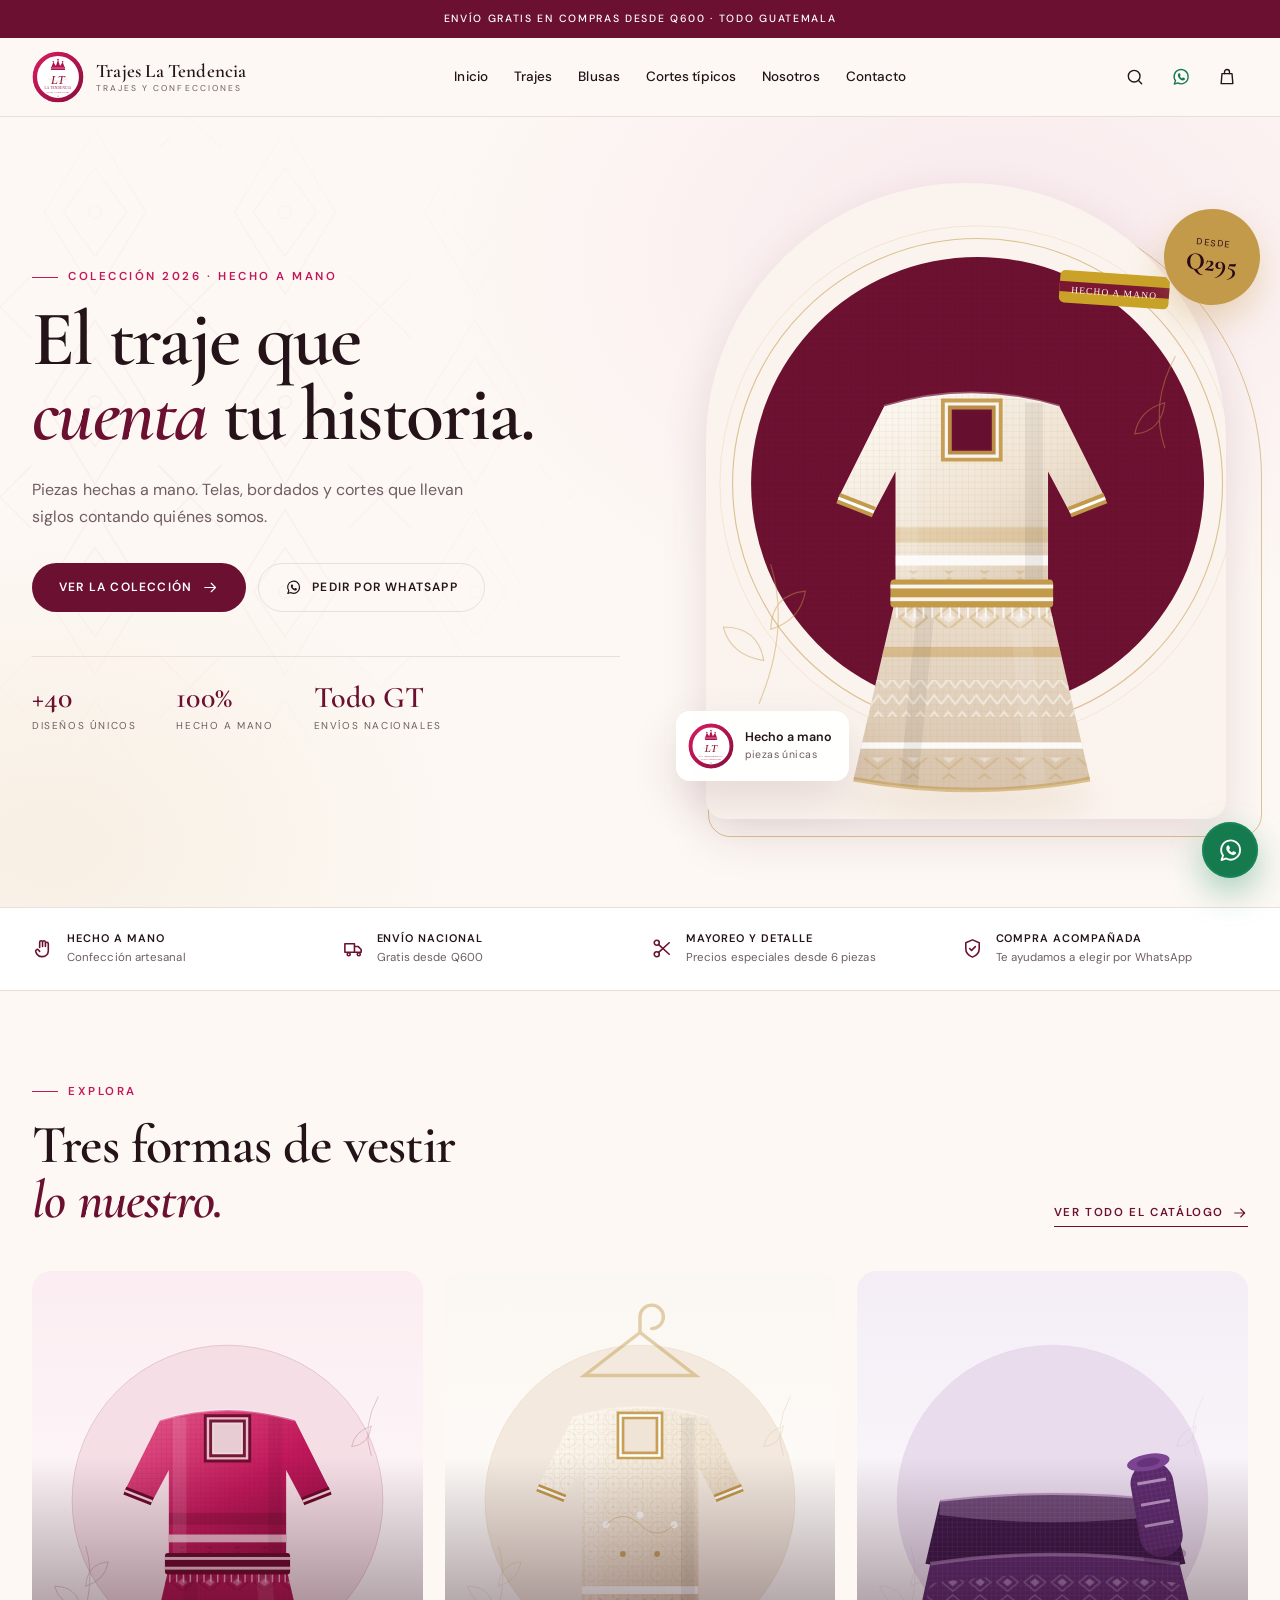
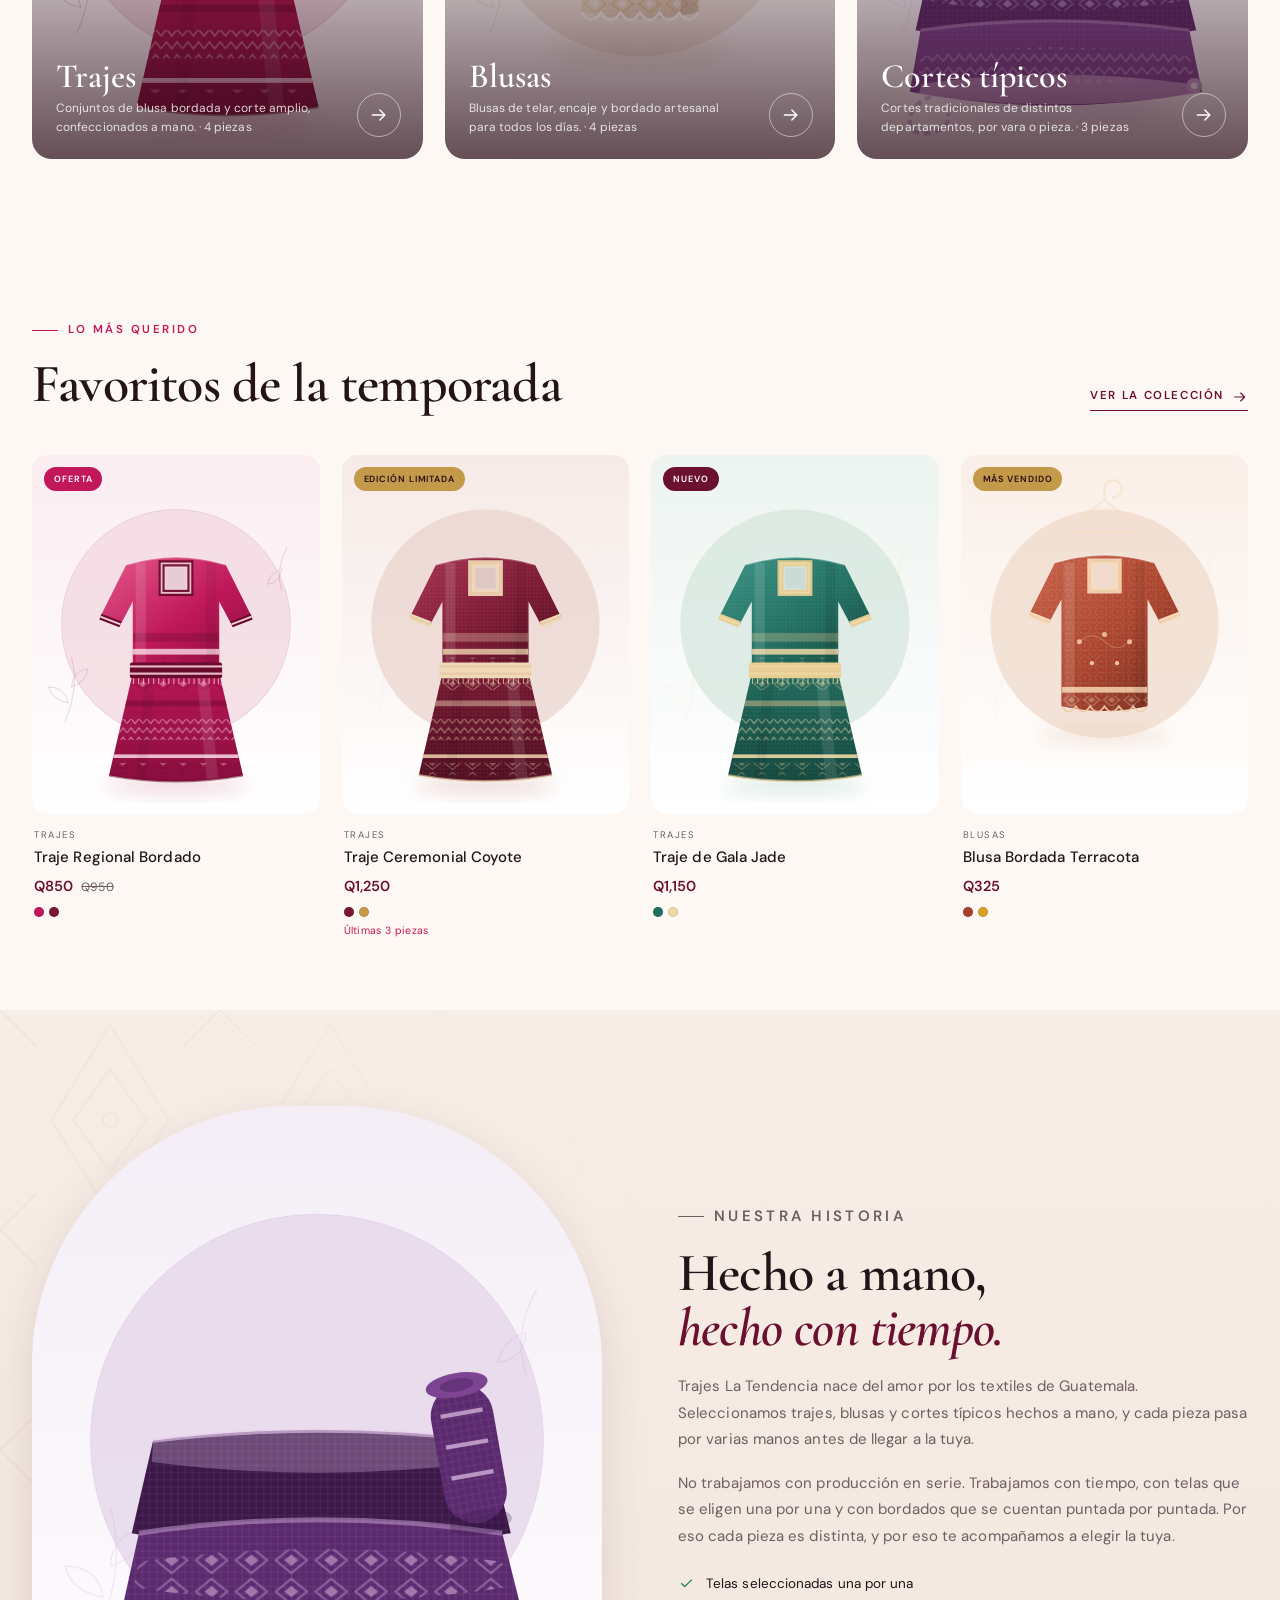
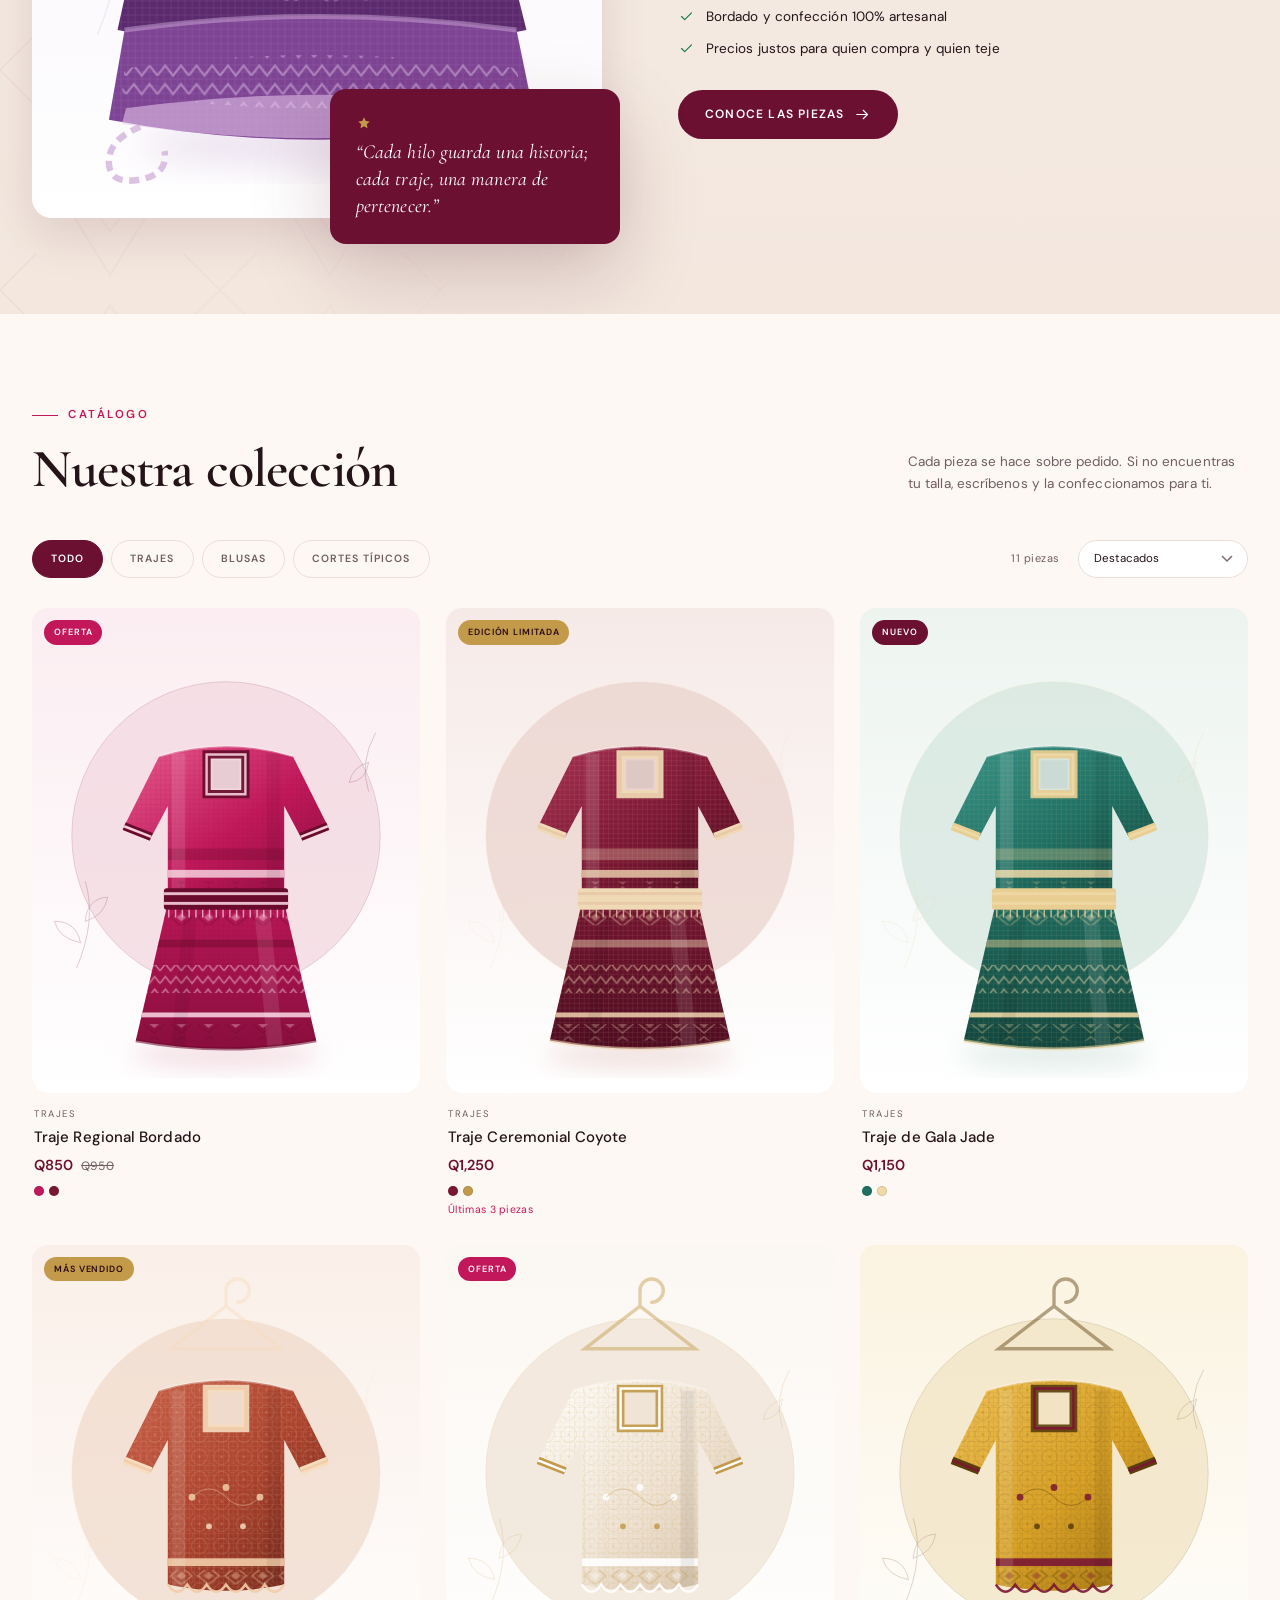
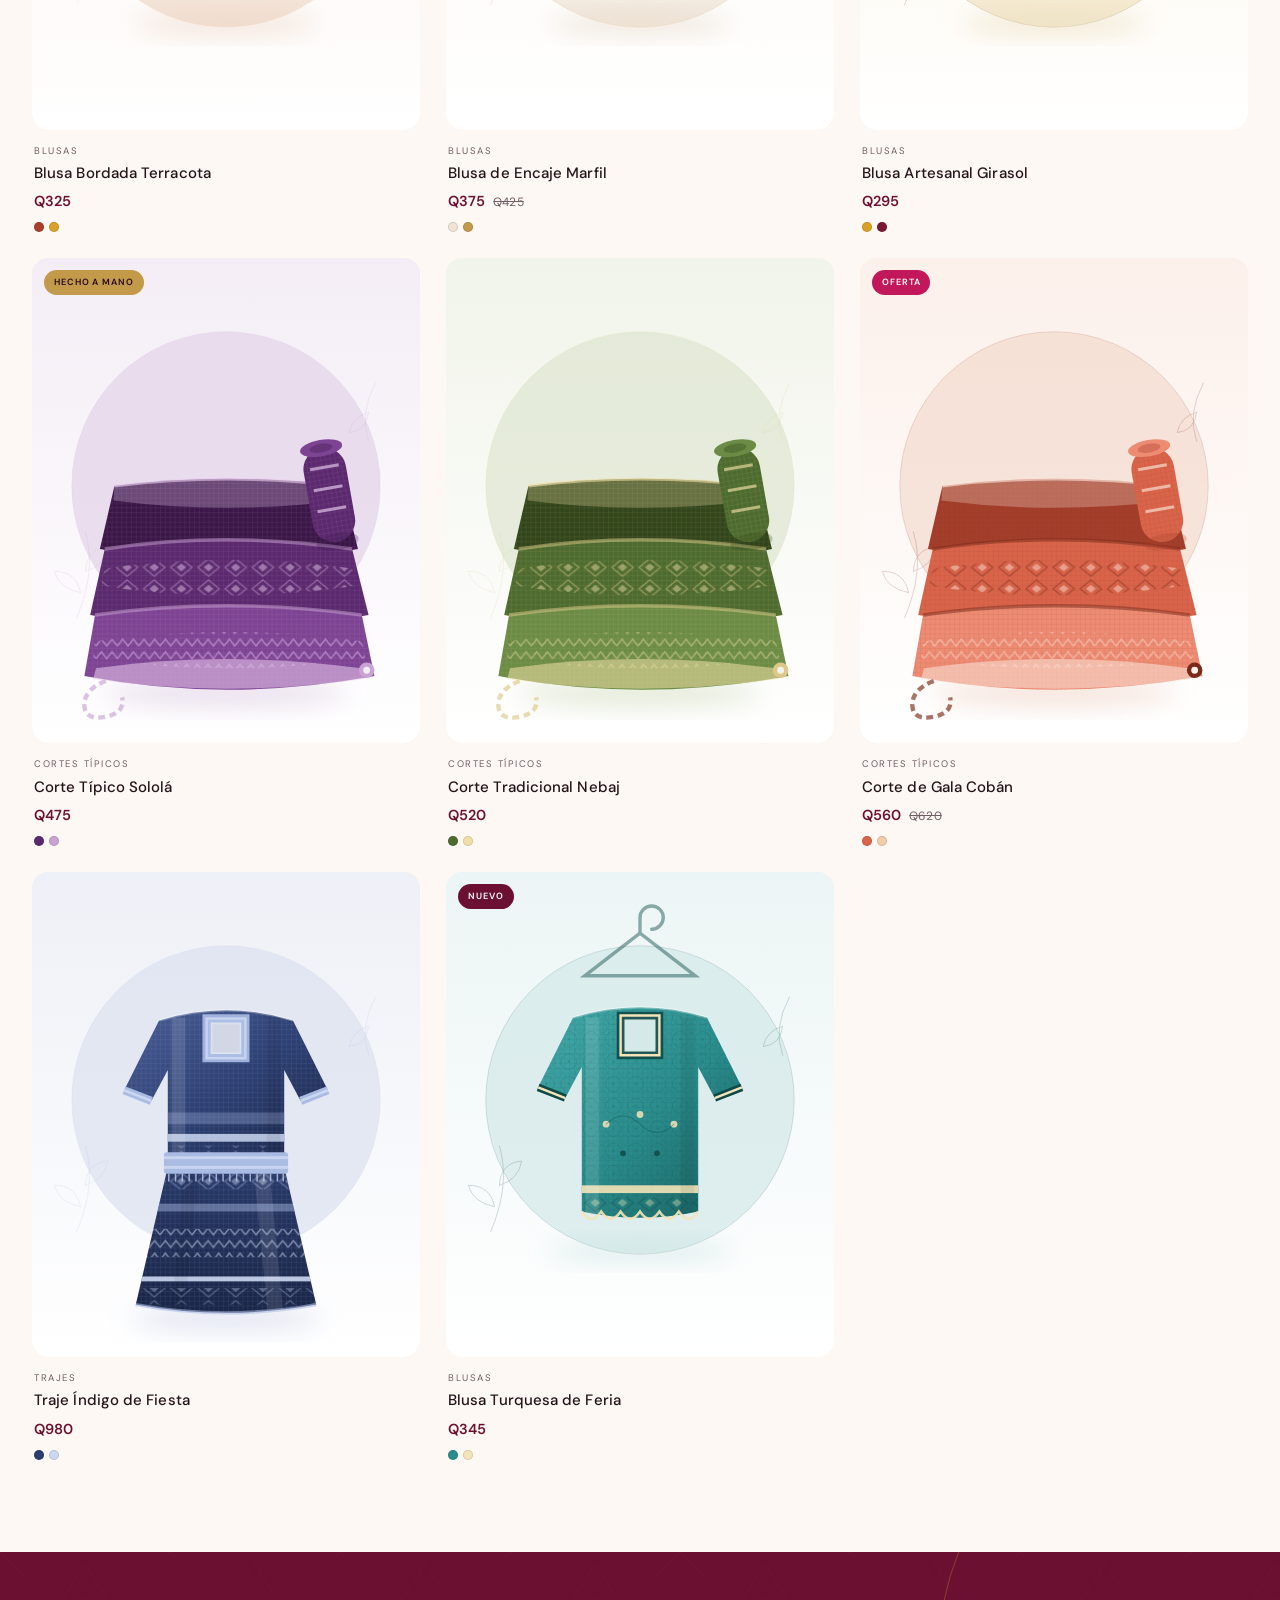
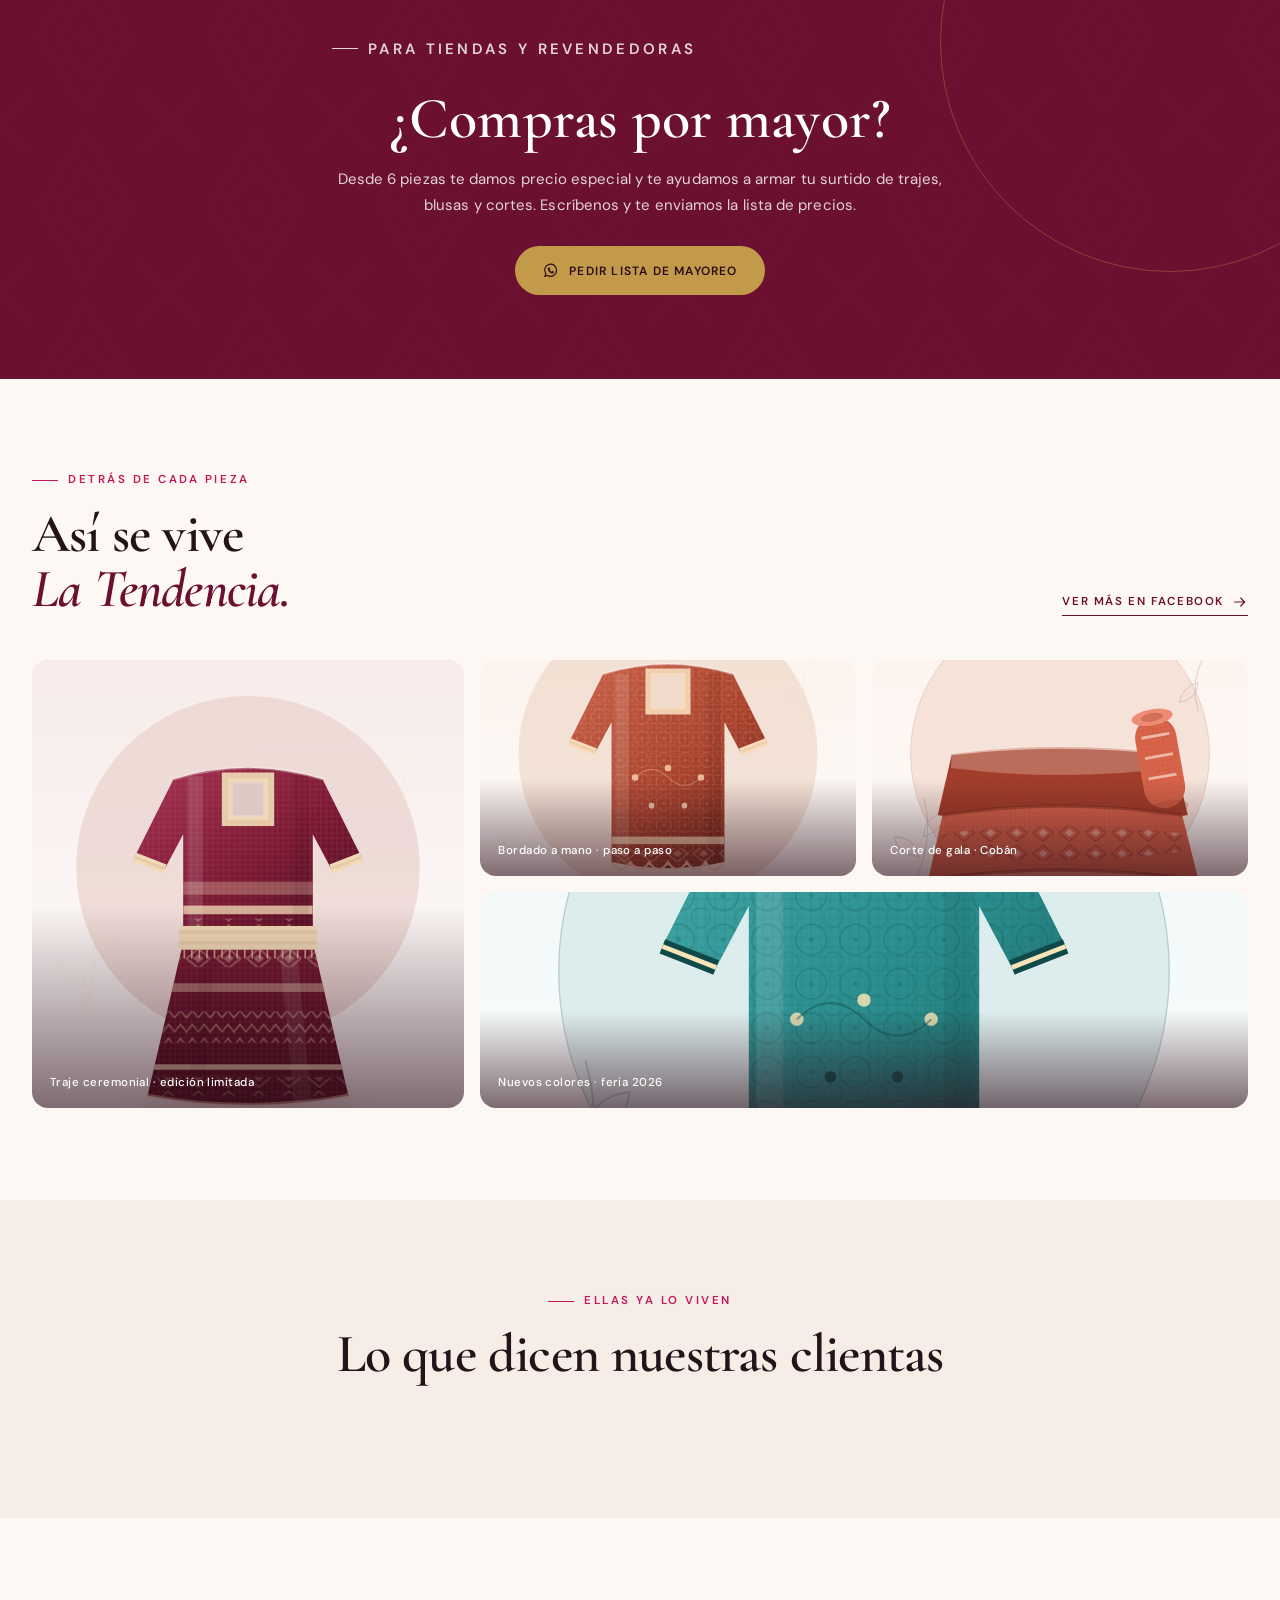
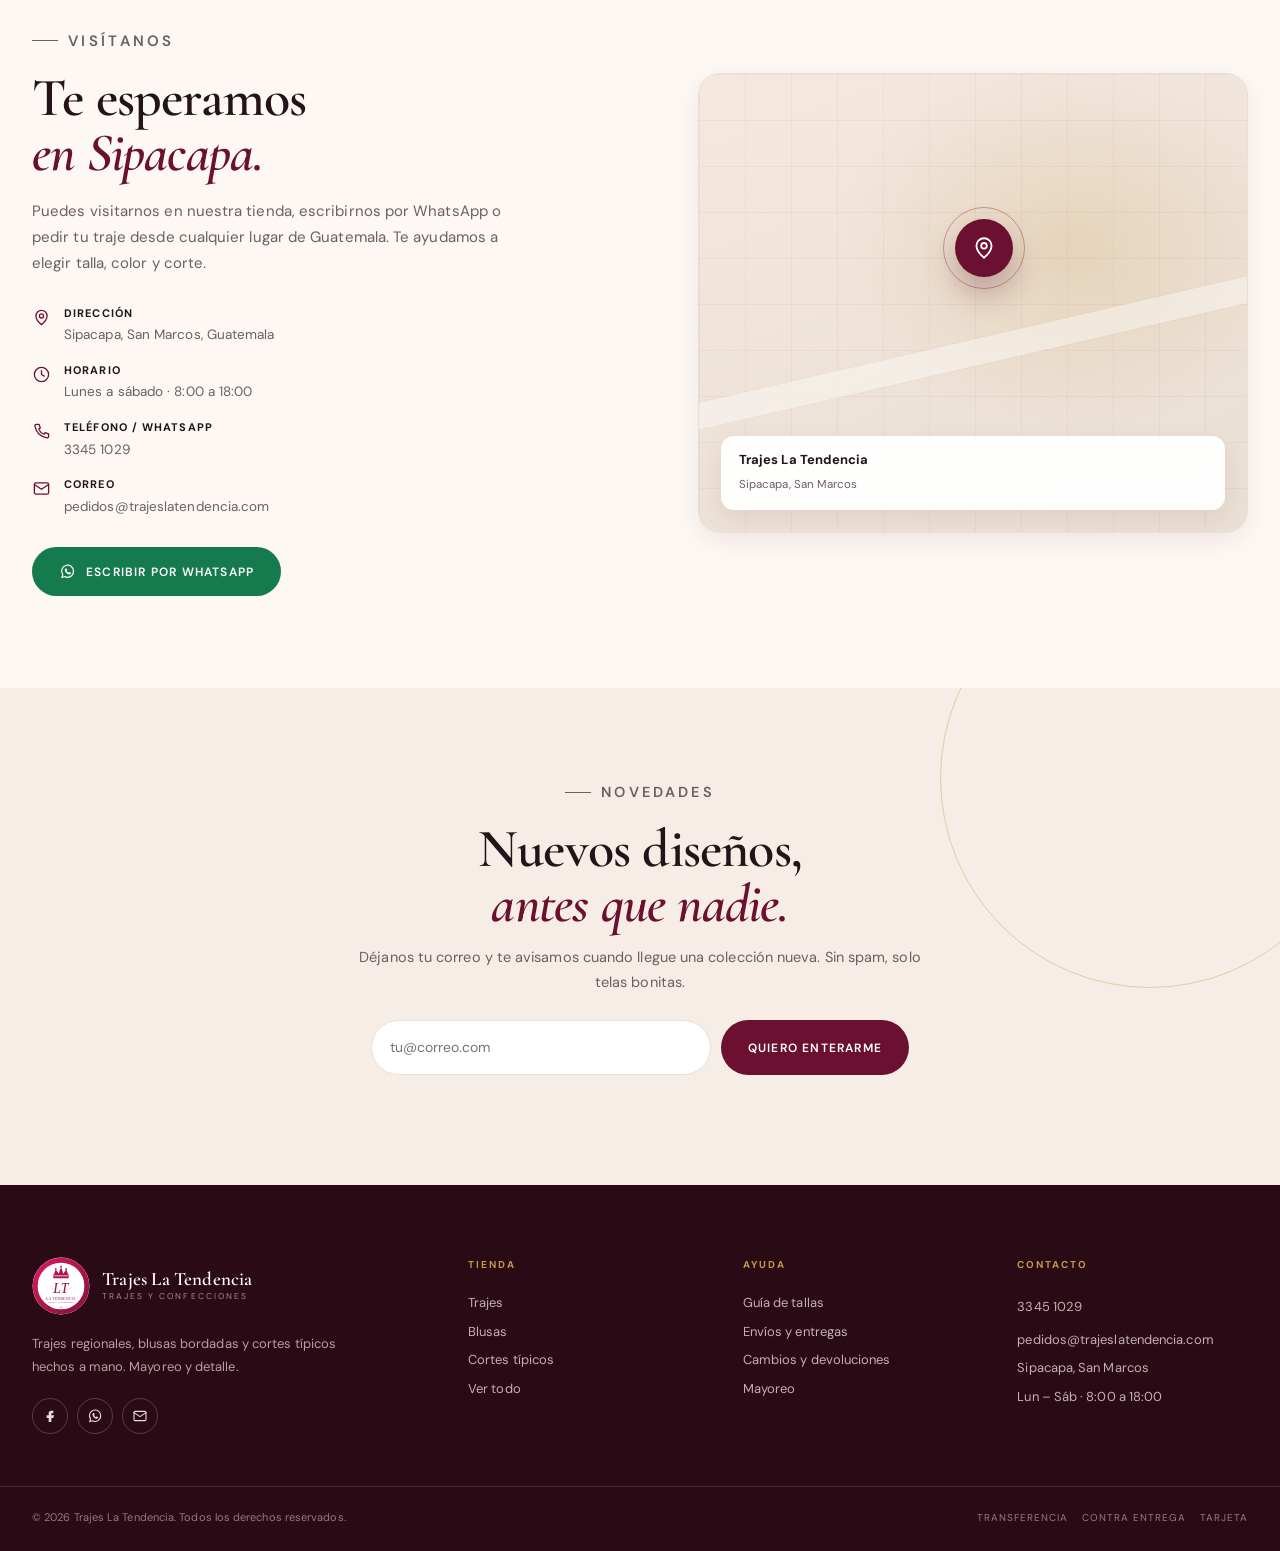
==== trajes-la-tendencia-publicar/index.html @ 08a48540 "Add files via upload" ====
<!DOCTYPE html>
<html lang="es">
<head>
<meta charset="UTF-8">
<meta name="viewport" content="width=device-width, initial-scale=1.0">
<title>Trajes La Tendencia · Trajes, blusas y cortes típicos hechos a mano</title>
<meta name="description" content="Trajes regionales, blusas bordadas y cortes típicos de Guatemala, confeccionados a mano. Mayoreo y detalle. Pedidos por WhatsApp.">
<meta name="theme-color" content="#6B1030">
<meta property="og:title" content="Trajes La Tendencia">
<meta property="og:description" content="Trajes, blusas y cortes típicos hechos a mano. Piezas únicas con envío a todo Guatemala.">
<meta property="og:type" content="website">
<link rel="icon" href="assets/img/logo.svg" type="image/svg+xml">
<link rel="preconnect" href="https://fonts.googleapis.com">
<link rel="preconnect" href="https://fonts.gstatic.com" crossorigin>
<link href="https://fonts.googleapis.com/css2?family=Cormorant+Garamond:ital,wght@0,400;0,500;0,600;0,700;1,400;1,600&family=DM+Sans:opsz,wght@9..40,300;9..40,400;9..40,500;9..40,600;9..40,700&display=swap" rel="stylesheet">
<link rel="stylesheet" href="css/styles.css">
</head>
<body>

<!-- ================= ICONOS ================= -->
<svg xmlns="http://www.w3.org/2000/svg" class="sprite" aria-hidden="true">
  <symbol id="i-search" viewBox="0 0 24 24"><circle cx="11" cy="11" r="7"/><path d="m20 20-3.5-3.5"/></symbol>
  <symbol id="i-bag" viewBox="0 0 24 24"><path d="M6 8h12l1 12H5L6 8Z"/><path d="M9 8V6a3 3 0 0 1 6 0v2"/></symbol>
  <symbol id="i-menu" viewBox="0 0 24 24"><path d="M4 7h16M4 12h16M4 17h16"/></symbol>
  <symbol id="i-close" viewBox="0 0 24 24"><path d="M6 6l12 12M18 6 6 18"/></symbol>
  <symbol id="i-arrow" viewBox="0 0 24 24"><path d="M4 12h15M13 6l6 6-6 6"/></symbol>
  <symbol id="i-wa" viewBox="0 0 24 24"><path d="M20.5 11.6a8.4 8.4 0 0 1-12.4 7.5L4 20.5l1.4-4a8.4 8.4 0 1 1 15.1-4.9Z"/><path d="M8.8 8.2c.3-.6.6-.6 1-.6h.5c.2 0 .4.1.5.4l.7 1.6c.1.3.1.5-.1.7l-.5.6c-.2.2-.1.4 0 .6.5.8 1.2 1.5 2 2 .2.1.4.2.6 0l.6-.6c.2-.2.4-.3.7-.2l1.6.7c.3.1.4.3.4.5v.5c0 .4 0 .7-.6 1a3 3 0 0 1-2.3.7c-1-.2-2.4-.8-3.6-2-1.2-1.2-1.8-2.6-2-3.6a3 3 0 0 1 .5-2.3Z" fill="currentColor" stroke="none"/></symbol>
  <symbol id="i-truck" viewBox="0 0 24 24"><path d="M3 7h10v9H3zM13 10h4l3 3v3h-7z"/><circle cx="7" cy="18" r="1.6"/><circle cx="17.5" cy="18" r="1.6"/></symbol>
  <symbol id="i-hand" viewBox="0 0 24 24"><path d="M8 11V5.5a1.5 1.5 0 0 1 3 0V10m0-4.5a1.5 1.5 0 0 1 3 0V10m0-3a1.5 1.5 0 0 1 3 0v7.5a6 6 0 0 1-6 6h-1a6 6 0 0 1-5-2.7L4 15.5a1.7 1.7 0 0 1 2.7-2L8 15"/></symbol>
  <symbol id="i-scissors" viewBox="0 0 24 24"><circle cx="6" cy="6" r="2.6"/><circle cx="6" cy="18" r="2.6"/><path d="M8 8l11 10M8 16 19 6"/></symbol>
  <symbol id="i-shield" viewBox="0 0 24 24"><path d="M12 3l7 3v6c0 4.5-3 7.5-7 9-4-1.5-7-4.5-7-9V6l7-3Z"/><path d="m9 12 2 2 4-4"/></symbol>
  <symbol id="i-star" viewBox="0 0 24 24"><path d="M12 3.5l2.6 5.4 5.9.8-4.3 4.1 1.1 5.9-5.3-2.9-5.3 2.9 1.1-5.9L3.5 9.7l5.9-.8L12 3.5Z" fill="currentColor" stroke="none"/></symbol>
  <symbol id="i-plus" viewBox="0 0 24 24"><path d="M12 5v14M5 12h14"/></symbol>
  <symbol id="i-minus" viewBox="0 0 24 24"><path d="M5 12h14"/></symbol>
  <symbol id="i-trash" viewBox="0 0 24 24"><path d="M4 7h16M9 7V5h6v2M7 7l1 13h8l1-13M10 11v5M14 11v5"/></symbol>
  <symbol id="i-check" viewBox="0 0 24 24"><path d="m5 12 4.5 4.5L19 7"/></symbol>
  <symbol id="i-pin" viewBox="0 0 24 24"><path d="M12 21s7-5.7 7-11a7 7 0 1 0-14 0c0 5.3 7 11 7 11Z"/><circle cx="12" cy="10" r="2.6"/></symbol>
  <symbol id="i-clock" viewBox="0 0 24 24"><circle cx="12" cy="12" r="9"/><path d="M12 7v5l3.5 2"/></symbol>
  <symbol id="i-phone" viewBox="0 0 24 24"><path d="M6 3h3l1.5 4.5L8.5 9a12 12 0 0 0 6.5 6.5l1.5-2 4.5 1.5v3a2 2 0 0 1-2.2 2A17 17 0 0 1 4 6.2 2 2 0 0 1 6 3Z"/></symbol>
  <symbol id="i-mail" viewBox="0 0 24 24"><rect x="3" y="5" width="18" height="14" rx="2"/><path d="m3 7 9 6 9-6"/></symbol>
  <symbol id="i-card" viewBox="0 0 24 24"><rect x="3" y="5" width="18" height="14" rx="2"/><path d="M3 10h18M7 15h3"/></symbol>
  <symbol id="i-bank" viewBox="0 0 24 24"><path d="M3 10 12 4l9 6M5 10v8M9 10v8M15 10v8M19 10v8M3 21h18"/></symbol>
  <symbol id="i-box" viewBox="0 0 24 24"><path d="m12 3 8 4.5v9L12 21l-8-4.5v-9L12 3Z"/><path d="m4 7.5 8 4.5 8-4.5M12 12v9"/></symbol>
  <symbol id="i-facebook" viewBox="0 0 24 24"><path d="M14 8h3V4h-3a4 4 0 0 0-4 4v3H7v4h3v6h4v-6h3l1-4h-4V8Z" fill="currentColor" stroke="none"/></symbol>
  <symbol id="i-instagram" viewBox="0 0 24 24"><rect x="3.5" y="3.5" width="17" height="17" rx="5"/><circle cx="12" cy="12" r="4"/><circle cx="17.2" cy="6.8" r="1.2" fill="currentColor" stroke="none"/></symbol>
  <symbol id="i-play" viewBox="0 0 24 24"><path d="M8 5.5v13L19 12 8 5.5Z" fill="currentColor" stroke="none"/></symbol>
</svg>

<a class="skip-link" href="#coleccion">Saltar al contenido</a>

<!-- ================= BARRA DE ANUNCIOS ================= -->
<div class="announce">
  <div class="announce__inner">
    <div class="announce__rotator" id="announce-rotator">
      <span class="announce__item is-active">Envío gratis en compras desde Q600 · Todo Guatemala</span>
      <span class="announce__item">Trajes hechos a mano · Piezas únicas</span>
      <span class="announce__item">Mayoreo y detalle · Pedidos al <span data-brand-phone>3345 1029</span></span>
    </div>
  </div>
</div>

<!-- ================= HEADER ================= -->
<header class="site-header" id="site-header">
  <div class="container header__inner">
    <button class="icon-btn header__menu" id="btn-menu" aria-label="Abrir menú" aria-expanded="false">
      <svg class="ico"><use href="#i-menu"/></svg>
    </button>

    <a class="brand" href="#inicio" aria-label="Trajes La Tendencia, trajes y confecciones — inicio">
      <img class="brand__logo" src="assets/img/logo.svg" alt="" width="54" height="54">
      <span class="brand__text">
        <strong>Trajes La Tendencia</strong>
        <small>Trajes y confecciones</small>
      </span>
    </a>

    <nav class="nav" aria-label="Navegación principal">
      <a href="#inicio">Inicio</a>
      <a href="#coleccion" data-filter="trajes">Trajes</a>
      <a href="#coleccion" data-filter="blusas">Blusas</a>
      <a href="#coleccion" data-filter="cortes">Cortes típicos</a>
      <a href="#historia">Nosotros</a>
      <a href="#visitanos">Contacto</a>
    </nav>

    <div class="header__actions">
      <button class="icon-btn" id="btn-search" aria-label="Buscar productos">
        <svg class="ico"><use href="#i-search"/></svg>
      </button>
      <a class="icon-btn header__wa" href="#" data-wa-link aria-label="Escribir por WhatsApp">
        <svg class="ico"><use href="#i-wa"/></svg>
      </a>
      <button class="icon-btn cart-btn" id="btn-cart" aria-label="Abrir carrito, 0 artículos">
        <svg class="ico"><use href="#i-bag"/></svg>
        <span class="cart-count" id="cart-count">0</span>
      </button>
    </div>
  </div>
</header>

<!-- ================= MENÚ MÓVIL ================= -->
<div class="mobile-nav" id="mobile-nav" aria-hidden="true">
  <div class="mobile-nav__head">
    <img src="assets/img/logo.svg" alt="" width="46" height="46">
    <button class="icon-btn" id="btn-close-menu" aria-label="Cerrar menú">
      <svg class="ico"><use href="#i-close"/></svg>
    </button>
  </div>
  <nav class="mobile-nav__links" aria-label="Menú móvil">
    <a href="#inicio">Inicio</a>
    <a href="#coleccion" data-filter="trajes">Trajes</a>
    <a href="#coleccion" data-filter="blusas">Blusas</a>
    <a href="#coleccion" data-filter="cortes">Cortes típicos</a>
    <a href="#historia">Nosotros</a>
    <a href="#visitanos">Contacto</a>
  </nav>
  <div class="mobile-nav__foot">
    <a class="btn btn--wa" href="#" data-wa-link>
      <svg class="ico"><use href="#i-wa"/></svg> Pedir por WhatsApp
    </a>
    <p><span data-brand-phone>3345 1029</span> · Sipacapa, San Marcos</p>
  </div>
</div>

<main id="inicio">

  <!-- ================= HERO ================= -->
  <section class="hero">
    <div class="container hero__grid">
      <div class="hero__copy reveal">
        <p class="eyebrow"><span class="eyebrow__line"></span> Colección 2026 · Hecho a mano</p>
        <h1 class="hero__title">El traje que<br><em>cuenta</em> tu historia.</h1>
        <p class="hero__lead">Piezas hechas a mano. Telas, bordados y cortes que llevan siglos contando quiénes somos.</p>
        <div class="hero__cta">
          <a class="btn btn--primary" href="#coleccion">Ver la colección <svg class="ico"><use href="#i-arrow"/></svg></a>
          <a class="btn btn--ghost" href="#" data-wa-link>
            <svg class="ico"><use href="#i-wa"/></svg> Pedir por WhatsApp
          </a>
        </div>
        <dl class="hero__stats">
          <div><dt>+40</dt><dd>Diseños únicos</dd></div>
          <div><dt>100%</dt><dd>Hecho a mano</dd></div>
          <div><dt>Todo GT</dt><dd>Envíos nacionales</dd></div>
        </dl>
      </div>

      <div class="hero__media reveal">
        <div class="hero__frame">
          <img src="assets/img/hero.svg" alt="Traje ceremonial marfil con bordado dorado sobre fondo vino" width="900" height="1100">
        </div>
        <div class="hero__card">
          <img src="assets/img/logo.svg" alt="" width="46" height="46">
          <div>
            <strong>Hecho a mano</strong>
            <span>piezas únicas</span>
          </div>
        </div>
        <div class="hero__price">
          <span>Desde</span>
          <strong>Q295</strong>
        </div>
      </div>
    </div>
  </section>

  <!-- ================= BENEFICIOS ================= -->
  <section class="benefits" aria-label="Por qué comprar en Trajes La Tendencia">
    <div class="container benefits__grid">
      <div class="benefit">
        <svg class="ico"><use href="#i-hand"/></svg>
        <div><strong>Hecho a mano</strong><span>Confección artesanal</span></div>
      </div>
      <div class="benefit">
        <svg class="ico"><use href="#i-truck"/></svg>
        <div><strong>Envío nacional</strong><span>Gratis desde Q600</span></div>
      </div>
      <div class="benefit">
        <svg class="ico"><use href="#i-scissors"/></svg>
        <div><strong>Mayoreo y detalle</strong><span>Precios especiales desde 6 piezas</span></div>
      </div>
      <div class="benefit">
        <svg class="ico"><use href="#i-shield"/></svg>
        <div><strong>Compra acompañada</strong><span>Te ayudamos a elegir por WhatsApp</span></div>
      </div>
    </div>
  </section>

  <!-- ================= CATEGORÍAS ================= -->
  <section class="section" id="categorias">
    <div class="container">
      <div class="section__head reveal">
        <div>
          <p class="eyebrow"><span class="eyebrow__line"></span> Explora</p>
          <h2 class="section__title">Tres formas de vestir<br><em>lo nuestro.</em></h2>
        </div>
        <a class="link-arrow" href="#coleccion">Ver todo el catálogo <svg class="ico"><use href="#i-arrow"/></svg></a>
      </div>
      <div class="category-grid" id="category-grid"></div>
    </div>
  </section>

  <!-- ================= FAVORITOS ================= -->
  <section class="section section--tight">
    <div class="container">
      <div class="section__head reveal">
        <div>
          <p class="eyebrow"><span class="eyebrow__line"></span> Lo más querido</p>
          <h2 class="section__title">Favoritos de la temporada</h2>
        </div>
        <a class="link-arrow" href="#coleccion">Ver la colección <svg class="ico"><use href="#i-arrow"/></svg></a>
      </div>
      <div class="product-grid product-grid--four" id="featured-grid"></div>
    </div>
  </section>

  <!-- ================= HISTORIA ================= -->
  <section class="story" id="historia">
    <div class="container story__grid">
      <div class="story__media reveal">
        <div class="story__frame">
          <img src="assets/img/corte-1.svg" alt="Corte típico morado con franjas tejidas a mano" width="800" height="1000">
        </div>
        <blockquote class="story__quote">
          <svg class="ico"><use href="#i-star"/></svg>
          <p>“Cada hilo guarda una historia; cada traje, una manera de pertenecer.”</p>
        </blockquote>
      </div>
      <div class="story__copy reveal">
        <p class="eyebrow"><span class="eyebrow__line"></span> Nuestra historia</p>
        <h2 class="section__title">Hecho a mano,<br><em>hecho con tiempo.</em></h2>
        <p>Trajes La Tendencia nace del amor por los textiles de Guatemala. Seleccionamos trajes, blusas y cortes típicos hechos a mano, y cada pieza pasa por varias manos antes de llegar a la tuya.</p>
        <p>No trabajamos con producción en serie. Trabajamos con tiempo, con telas que se eligen una por una y con bordados que se cuentan puntada por puntada. Por eso cada pieza es distinta, y por eso te acompañamos a elegir la tuya.</p>
        <ul class="story__list">
          <li><svg class="ico"><use href="#i-check"/></svg> Telas seleccionadas una por una</li>
          <li><svg class="ico"><use href="#i-check"/></svg> Bordado y confección 100% artesanal</li>
          <li><svg class="ico"><use href="#i-check"/></svg> Precios justos para quien compra y quien teje</li>
        </ul>
        <a class="btn btn--primary" href="#coleccion">Conoce las piezas <svg class="ico"><use href="#i-arrow"/></svg></a>
      </div>
    </div>
  </section>

  <!-- ================= COLECCIÓN ================= -->
  <section class="section" id="coleccion">
    <div class="container">
      <div class="section__head reveal">
        <div>
          <p class="eyebrow"><span class="eyebrow__line"></span> Catálogo</p>
          <h2 class="section__title">Nuestra colección</h2>
        </div>
        <p class="section__note">Cada pieza se hace sobre pedido. Si no encuentras tu talla, escríbenos y la confeccionamos para ti.</p>
      </div>

      <div class="shop-toolbar reveal">
        <div class="filters" id="filters" role="tablist" aria-label="Filtrar por categoría">
          <button class="filter is-active" data-filter="all" role="tab" aria-selected="true">Todo</button>
          <button class="filter" data-filter="trajes" role="tab" aria-selected="false">Trajes</button>
          <button class="filter" data-filter="blusas" role="tab" aria-selected="false">Blusas</button>
          <button class="filter" data-filter="cortes" role="tab" aria-selected="false">Cortes típicos</button>
        </div>
        <div class="toolbar__right">
          <span class="result-count" id="product-count">11 piezas</span>
          <label class="sort">
            <span class="sr-only">Ordenar por</span>
            <select id="sort-select">
              <option value="featured">Destacados</option>
              <option value="price-asc">Precio: menor a mayor</option>
              <option value="price-desc">Precio: mayor a menor</option>
              <option value="name">Nombre A–Z</option>
            </select>
          </label>
        </div>
      </div>

      <div class="product-grid" id="product-grid"></div>
      <p class="empty-state" id="empty-state" hidden>No encontramos piezas con ese filtro. <a href="#" data-wa-link>Pregúntanos por WhatsApp</a>.</p>
    </div>
  </section>

  <!-- ================= MAYOREO ================= -->
  <section class="wholesale">
    <div class="container wholesale__inner reveal">
      <p class="eyebrow eyebrow--light"><span class="eyebrow__line"></span> Para tiendas y revendedoras</p>
      <h2>¿Compras por mayor?</h2>
      <p>Desde 6 piezas te damos precio especial y te ayudamos a armar tu surtido de trajes, blusas y cortes. Escríbenos y te enviamos la lista de precios.</p>
      <a class="btn btn--gold" href="#" data-wa-link data-wa-message="Hola, me interesa la lista de precios de mayoreo de Trajes La Tendencia.">
        <svg class="ico"><use href="#i-wa"/></svg> Pedir lista de mayoreo
      </a>
    </div>
  </section>

  <!-- ================= GALERÍA ================= -->
  <section class="section" id="galeria">
    <div class="container">
      <div class="section__head reveal">
        <div>
          <p class="eyebrow"><span class="eyebrow__line"></span> Detrás de cada pieza</p>
          <h2 class="section__title">Así se vive<br><em>La Tendencia.</em></h2>
        </div>
        <a class="link-arrow" href="https://www.facebook.com/trajes.la.tendencia" target="_blank" rel="noopener">Ver más en Facebook <svg class="ico"><use href="#i-arrow"/></svg></a>
      </div>
      <div class="gallery reveal">
        <a class="gallery__item gallery__item--tall" href="https://www.facebook.com/trajes.la.tendencia" target="_blank" rel="noopener">
          <img src="assets/img/traje-2.svg" alt="Traje ceremonial vino con bordado dorado" loading="lazy">
          <span class="gallery__play"><svg class="ico"><use href="#i-play"/></svg></span>
          <span class="gallery__caption">Traje ceremonial · edición limitada</span>
        </a>
        <a class="gallery__item" href="https://www.facebook.com/trajes.la.tendencia" target="_blank" rel="noopener">
          <img src="assets/img/blusa-1.svg" alt="Blusa terracota con bordado floral" loading="lazy">
          <span class="gallery__play"><svg class="ico"><use href="#i-play"/></svg></span>
          <span class="gallery__caption">Bordado a mano · paso a paso</span>
        </a>
        <a class="gallery__item" href="https://www.facebook.com/trajes.la.tendencia" target="_blank" rel="noopener">
          <img src="assets/img/corte-3.svg" alt="Corte coral con franjas tejidas" loading="lazy">
          <span class="gallery__play"><svg class="ico"><use href="#i-play"/></svg></span>
          <span class="gallery__caption">Corte de gala · Cobán</span>
        </a>
        <a class="gallery__item gallery__item--wide" href="https://www.facebook.com/trajes.la.tendencia" target="_blank" rel="noopener">
          <img src="assets/img/blusa-4.svg" alt="Blusa turquesa con bordado crema" loading="lazy">
          <span class="gallery__play"><svg class="ico"><use href="#i-play"/></svg></span>
          <span class="gallery__caption">Nuevos colores · feria 2026</span>
        </a>
      </div>
    </div>
  </section>

  <!-- ================= TESTIMONIOS ================= -->
  <section class="section section--sand">
    <div class="container">
      <div class="section__head section__head--center reveal">
        <div>
          <p class="eyebrow eyebrow--center"><span class="eyebrow__line"></span> Ellas ya lo viven</p>
          <h2 class="section__title">Lo que dicen nuestras clientas</h2>
        </div>
      </div>
      <div class="testimonials" id="testimonials"></div>
    </div>
  </section>

  <!-- ================= VISÍTANOS ================= -->
  <section class="section" id="visitanos">
    <div class="container visit">
      <div class="visit__copy reveal">
        <p class="eyebrow"><span class="eyebrow__line"></span> Visítanos</p>
        <h2 class="section__title">Te esperamos<br><em>en Sipacapa.</em></h2>
        <p>Puedes visitarnos en nuestra tienda, escribirnos por WhatsApp o pedir tu traje desde cualquier lugar de Guatemala. Te ayudamos a elegir talla, color y corte.</p>
        <ul class="visit__list">
          <li><svg class="ico"><use href="#i-pin"/></svg><div><strong>Dirección</strong><span>Sipacapa, San Marcos, Guatemala</span></div></li>
          <li><svg class="ico"><use href="#i-clock"/></svg><div><strong>Horario</strong><span>Lunes a sábado · 8:00 a 18:00</span></div></li>
          <li><svg class="ico"><use href="#i-phone"/></svg><div><strong>Teléfono / WhatsApp</strong><a href="#" data-wa-link><span data-brand-phone>3345 1029</span></a></div></li>
          <li><svg class="ico"><use href="#i-mail"/></svg><div><strong>Correo</strong><a href="mailto:pedidos@trajeslatendencia.com">pedidos@trajeslatendencia.com</a></div></li>
        </ul>
        <a class="btn btn--wa" href="#" data-wa-link>
          <svg class="ico"><use href="#i-wa"/></svg> Escribir por WhatsApp
        </a>
      </div>
      <div class="visit__map reveal" aria-label="Mapa de referencia de Sipacapa, San Marcos">
        <div class="map">
          <div class="map__grid"></div>
          <div class="map__pin"><svg class="ico"><use href="#i-pin"/></svg></div>
          <div class="map__label">
            <strong>Trajes La Tendencia</strong>
            <span>Sipacapa, San Marcos</span>
          </div>
        </div>
      </div>
    </div>
  </section>

  <!-- ================= NEWSLETTER ================= -->
  <section class="newsletter">
    <div class="container newsletter__inner reveal">
      <div>
        <p class="eyebrow eyebrow--center"><span class="eyebrow__line"></span> Novedades</p>
        <h2 class="section__title">Nuevos diseños,<br><em>antes que nadie.</em></h2>
        <p>Déjanos tu correo y te avisamos cuando llegue una colección nueva. Sin spam, solo telas bonitas.</p>
      </div>
      <form class="newsletter__form" id="newsletter-form" novalidate>
        <label class="sr-only" for="newsletter-email">Correo electrónico</label>
        <input type="email" id="newsletter-email" placeholder="tu@correo.com" required>
        <button class="btn btn--primary" type="submit">Quiero enterarme</button>
      </form>
      <p class="newsletter__msg" id="newsletter-msg" role="status"></p>
    </div>
  </section>
</main>

<!-- ================= FOOTER ================= -->
<footer class="footer">
  <div class="container footer__grid">
    <div class="footer__brand">
      <a class="brand brand--footer" href="#inicio">
        <img src="assets/img/logo.svg" alt="" width="58" height="58">
        <span class="brand__text"><strong>Trajes La Tendencia</strong><small>Trajes y confecciones</small></span>
      </a>
      <p>Trajes regionales, blusas bordadas y cortes típicos hechos a mano. Mayoreo y detalle.</p>
      <div class="socials">
        <a href="https://www.facebook.com/trajes.la.tendencia" target="_blank" rel="noopener" aria-label="Facebook"><svg class="ico"><use href="#i-facebook"/></svg></a>
        <a href="#" data-wa-link aria-label="WhatsApp"><svg class="ico"><use href="#i-wa"/></svg></a>
        <a href="mailto:pedidos@trajeslatendencia.com" aria-label="Correo"><svg class="ico"><use href="#i-mail"/></svg></a>
      </div>
    </div>

    <div class="footer__col">
      <h3>Tienda</h3>
      <a href="#coleccion" data-filter="trajes">Trajes</a>
      <a href="#coleccion" data-filter="blusas">Blusas</a>
      <a href="#coleccion" data-filter="cortes">Cortes típicos</a>
      <a href="#coleccion">Ver todo</a>
    </div>

    <div class="footer__col">
      <h3>Ayuda</h3>
      <a href="#" data-wa-link>Guía de tallas</a>
      <a href="#" data-wa-link>Envíos y entregas</a>
      <a href="#" data-wa-link>Cambios y devoluciones</a>
      <a href="#" data-wa-link>Mayoreo</a>
    </div>

    <div class="footer__col">
      <h3>Contacto</h3>
      <a href="#" data-wa-link><span data-brand-phone>3345 1029</span></a>
      <a href="mailto:pedidos@trajeslatendencia.com">pedidos@trajeslatendencia.com</a>
      <span>Sipacapa, San Marcos</span>
      <span>Lun – Sáb · 8:00 a 18:00</span>
    </div>
  </div>

  <div class="container footer__bottom">
    <p>© <span id="year">2026</span> Trajes La Tendencia. Todos los derechos reservados.</p>
    <div class="footer__pay" aria-label="Métodos de pago">
      <span>Transferencia</span>
      <span>Contra entrega</span>
      <span>Tarjeta</span>
    </div>
  </div>
</footer>

<!-- ================= BOTÓN WHATSAPP ================= -->
<a class="wa-float" href="#" data-wa-link aria-label="Escribir por WhatsApp">
  <svg class="ico"><use href="#i-wa"/></svg>
  <span class="wa-float__label">¿Te ayudamos?</span>
</a>

<!-- ================= BUSCADOR ================= -->
<div class="search-panel" id="search-panel" aria-hidden="true">
  <div class="search-panel__inner">
    <div class="search-panel__head">
      <svg class="ico"><use href="#i-search"/></svg>
      <input type="search" id="search-input" placeholder="Busca trajes, blusas, cortes…" autocomplete="off" aria-label="Buscar productos">
      <button class="icon-btn" id="btn-close-search" aria-label="Cerrar búsqueda"><svg class="ico"><use href="#i-close"/></svg></button>
    </div>
    <div class="search-results" id="search-results"></div>
    <p class="search-hint">Escribe al menos 2 letras. También puedes <a href="#" data-wa-link>preguntarnos por WhatsApp</a>.</p>
  </div>
</div>

<!-- ================= CARRITO ================= -->
<div class="drawer-overlay" id="drawer-overlay" hidden></div>
<aside class="cart-drawer" id="cart-drawer" aria-hidden="true" aria-labelledby="cart-title">
  <header class="cart-drawer__head">
    <h2 id="cart-title">Tu carrito <span id="cart-drawer-count">(0)</span></h2>
    <button class="icon-btn" id="btn-close-cart" aria-label="Cerrar carrito"><svg class="ico"><use href="#i-close"/></svg></button>
  </header>

  <div class="cart-drawer__ship">
    <p id="ship-note">Agrega Q600 para tener envío gratis.</p>
    <div class="ship-bar"><span id="ship-bar"></span></div>
  </div>

  <div class="cart-drawer__items" id="cart-items"></div>

  <div class="cart-drawer__empty" id="cart-empty">
    <svg class="ico"><use href="#i-bag"/></svg>
    <p>Tu carrito está vacío.</p>
    <a class="btn btn--primary" href="#coleccion" id="btn-empty-shop">Ver la colección</a>
  </div>

  <footer class="cart-drawer__foot" id="cart-foot" hidden>
    <div class="cart-total"><span>Subtotal</span><strong id="cart-subtotal">Q0</strong></div>
    <p class="cart-drawer__note">Envío y pago se calculan al finalizar.</p>
    <button class="btn btn--primary btn--full" id="btn-checkout">Finalizar pedido <svg class="ico"><use href="#i-arrow"/></svg></button>
    <a class="cart-drawer__wa" href="#" data-wa-link data-wa-message="Hola, tengo una pregunta sobre un pedido de Trajes La Tendencia.">
      <svg class="ico"><use href="#i-wa"/></svg> Prefiero pedir por WhatsApp
    </a>
  </footer>
</aside>

<!-- ================= MODAL PRODUCTO ================= -->
<div class="modal" id="product-modal" aria-hidden="true">
  <div class="modal__backdrop" data-close></div>
  <div class="product-modal" role="dialog" aria-modal="true" aria-labelledby="pm-name">
    <button class="icon-btn product-modal__close" data-close aria-label="Cerrar"><svg class="ico"><use href="#i-close"/></svg></button>
    <div class="product-modal__media">
      <img id="pm-img" src="" alt="">
      <span class="badge badge--modal" id="pm-badge" hidden></span>
    </div>
    <div class="product-modal__info">
      <p class="product-card__cat" id="pm-cat"></p>
      <h2 id="pm-name"></h2>
      <div class="product-modal__price" id="pm-price"></div>
      <p class="product-modal__desc" id="pm-desc"></p>

      <div class="option">
        <div class="option__head"><span>Talla</span><a href="#" data-wa-link data-wa-message="Hola, necesito ayuda para elegir mi talla en Trajes La Tendencia.">Guía de tallas</a></div>
        <div class="sizes" id="pm-sizes"></div>
      </div>

      <div class="option">
        <div class="option__head"><span>Cantidad</span><span class="stock" id="pm-stock"></span></div>
        <div class="qty">
          <button type="button" class="qty__btn" id="pm-minus" aria-label="Quitar una unidad"><svg class="ico"><use href="#i-minus"/></svg></button>
          <input type="text" id="pm-qty" value="1" inputmode="numeric" aria-label="Cantidad">
          <button type="button" class="qty__btn" id="pm-plus" aria-label="Agregar una unidad"><svg class="ico"><use href="#i-plus"/></svg></button>
        </div>
      </div>

      <div class="product-modal__actions">
        <button class="btn btn--primary btn--full" id="pm-add">Añadir al carrito</button>
        <a class="btn btn--ghost btn--full" id="pm-wa" href="#" target="_blank" rel="noopener">
          <svg class="ico"><use href="#i-wa"/></svg> Pedir esta pieza por WhatsApp
        </a>
      </div>

      <ul class="product-modal__details" id="pm-details"></ul>
      <p class="product-modal__note"><svg class="ico"><use href="#i-truck"/></svg> Envío gratis desde Q600 · Entregas de 2 a 5 días hábiles.</p>
    </div>
  </div>
</div>

<!-- ================= CHECKOUT ================= -->
<div class="modal" id="checkout-modal" aria-hidden="true">
  <div class="modal__backdrop" data-close></div>
  <div class="checkout" role="dialog" aria-modal="true" aria-labelledby="co-title">
    <header class="checkout__head">
      <div>
        <p class="eyebrow"><span class="eyebrow__line"></span> Pedido</p>
        <h2 id="co-title">Finalizar compra</h2>
      </div>
      <button class="icon-btn" data-close aria-label="Cerrar"><svg class="ico"><use href="#i-close"/></svg></button>
    </header>

    <div class="checkout__body">
      <form class="checkout__form" id="checkout-form" novalidate>
        <ol class="steps" id="co-steps">
          <li class="is-active" data-step-dot="1"><span>1</span> Datos</li>
          <li data-step-dot="2"><span>2</span> Entrega</li>
          <li data-step-dot="3"><span>3</span> Pago</li>
          <li data-step-dot="4"><span>4</span> Listo</li>
        </ol>

        <!-- PASO 1 -->
        <section class="step-panel is-active" data-panel="1">
          <h3 class="step-panel__title">¿A nombre de quién va el pedido?</h3>
          <div class="field-row">
            <label class="field"><span>Nombre completo *</span><input type="text" name="name" id="co-name" autocomplete="name" placeholder="María López" required></label>
            <label class="field"><span>Teléfono / WhatsApp *</span><input type="tel" name="phone" id="co-phone" autocomplete="tel" placeholder="5555 5555" inputmode="tel" required></label>
          </div>
          <label class="field"><span>Correo electrónico (opcional)</span><input type="email" name="email" id="co-email" autocomplete="email" placeholder="tu@correo.com"></label>
          <p class="field-note">Te contactaremos por WhatsApp para confirmar tallas y colores antes de preparar tu pedido.</p>
        </section>

        <!-- PASO 2 -->
        <section class="step-panel" data-panel="2">
          <h3 class="step-panel__title">¿Cómo te lo hacemos llegar?</h3>
          <div class="ship-options">
            <label class="ship-option">
              <input type="radio" name="shipping" value="domicilio" checked>
              <span class="ship-option__body"><strong>Envío a domicilio</strong><small>Guatex o Cargo Expreso · 2 a 5 días</small></span>
            </label>
            <label class="ship-option">
              <input type="radio" name="shipping" value="retiro">
              <span class="ship-option__body"><strong>Retiro en Sipacapa</strong><small>Sin costo · coordinamos por WhatsApp</small></span>
            </label>
          </div>

          <div id="address-fields">
            <div class="field-row">
              <label class="field"><span>Departamento *</span>
                <select name="department" id="co-dept" required>
                  <option value="">Selecciona…</option>
                </select>
              </label>
              <label class="field"><span>Municipio *</span><input type="text" name="city" id="co-city" placeholder="San Marcos" required></label>
            </div>
            <label class="field"><span>Dirección *</span><input type="text" name="address" id="co-address" placeholder="Calle, zona, número de casa" required></label>
            <label class="field"><span>Referencia</span><input type="text" name="reference" id="co-reference" placeholder="Frente a la iglesia, portón verde…"></label>
          </div>

          <label class="field"><span>Notas para tu pedido</span><textarea name="notes" id="co-notes" rows="3" placeholder="Color, talla, fecha en que lo necesitas…"></textarea></label>
        </section>

        <!-- PASO 3 -->
        <section class="step-panel" data-panel="3">
          <h3 class="step-panel__title">¿Cómo prefieres pagar?</h3>

          <label class="pay-option">
            <input type="radio" name="payment" value="transferencia" checked>
            <span class="pay-option__icon"><svg class="ico"><use href="#i-bank"/></svg></span>
            <span class="pay-option__body"><strong>Transferencia bancaria</strong><small>Te mostramos los datos al confirmar</small></span>
          </label>

          <label class="pay-option">
            <input type="radio" name="payment" value="contraentrega">
            <span class="pay-option__icon"><svg class="ico"><use href="#i-box"/></svg></span>
            <span class="pay-option__body"><strong>Pago contra entrega</strong><small>Pagas al recibir · recargo de Q15</small></span>
          </label>

          <label class="pay-option">
            <input type="radio" name="payment" value="tarjeta">
            <span class="pay-option__icon"><svg class="ico"><use href="#i-card"/></svg></span>
            <span class="pay-option__body"><strong>Tarjeta de crédito o débito</strong><small>Visa, Mastercard · pago seguro</small></span>
          </label>

          <div class="pay-detail" id="transfer-box">
            <p><strong>Datos para transferencia</strong></p>
            <ul class="bank-list">
              <li><span>Banco</span><strong id="bank-name">Banco Industrial</strong></li>
              <li><span>Cuenta</span><strong id="bank-account">000-000000-0</strong></li>
              <li><span>Titular</span><strong id="bank-holder">Trajes La Tendencia</strong></li>
            </ul>
            <p class="pay-detail__note">Al confirmar, te enviaremos el pedido por WhatsApp y podrás mandarnos tu comprobante por ahí.</p>
          </div>

          <div class="pay-detail" id="card-box" hidden>
            <p class="demo-note"><strong>Modo demostración:</strong> la pasarela de tarjetas está simulada. Al publicar el sitio se conecta con tu proveedor de pagos (VisaNet, NeoNet o Stripe).</p>
            <label class="field"><span>Número de tarjeta</span><input type="text" id="card-number" inputmode="numeric" placeholder="4242 4242 4242 4242" maxlength="19" autocomplete="cc-number"></label>
            <div class="field-row">
              <label class="field"><span>Vencimiento</span><input type="text" id="card-exp" placeholder="MM/AA" maxlength="5" inputmode="numeric" autocomplete="cc-exp"></label>
              <label class="field"><span>CVV</span><input type="text" id="card-cvv" placeholder="123" maxlength="4" inputmode="numeric" autocomplete="cc-csc"></label>
            </div>
            <label class="field"><span>Nombre en la tarjeta</span><input type="text" id="card-name" placeholder="Como aparece en la tarjeta" autocomplete="cc-name"></label>
            <p class="card-error" id="card-error" role="alert"></p>
          </div>

          <label class="consent">
            <input type="checkbox" id="co-consent" checked>
            <span>Acepto que Trajes La Tendencia me contacte por WhatsApp para confirmar mi pedido.</span>
          </label>
          <p class="form-error" id="form-error" role="alert"></p>
        </section>

        <!-- PASO 4 -->
        <section class="step-panel" data-panel="4">
          <div class="success">
            <div class="success__icon"><svg class="ico"><use href="#i-check"/></svg></div>
            <h3>¡Pedido registrado!</h3>
            <p>Tu pedido <strong id="success-code">LT-000000-0000</strong> quedó guardado y se abrió WhatsApp con el resumen para el taller. Si no se abrió, usa el botón de abajo.</p>
            <div class="success__summary" id="success-summary"></div>
            <div class="success__actions">
              <a class="btn btn--wa" id="success-wa" href="#" target="_blank" rel="noopener"><svg class="ico"><use href="#i-wa"/></svg> Enviar pedido por WhatsApp</a>
              <button class="btn btn--ghost" type="button" id="btn-print"><svg class="ico"><use href="#i-box"/></svg> Imprimir comprobante</button>
            </div>
            <p class="success__note">Guarda tu número de pedido. El taller lo recibirá por WhatsApp con todos los detalles.</p>
          </div>
        </section>

        <div class="checkout__actions" id="co-actions">
          <button type="button" class="btn btn--ghost" id="co-back" hidden>Volver</button>
          <button type="button" class="btn btn--primary" id="co-next">Continuar <svg class="ico"><use href="#i-arrow"/></svg></button>
        </div>
      </form>

      <aside class="checkout__summary">
        <h3>Resumen del pedido</h3>
        <div class="co-items" id="co-items"></div>
        <div class="co-totals">
          <div><span>Subtotal</span><strong id="co-subtotal">Q0</strong></div>
          <div><span>Envío</span><strong id="co-shipping">Q0</strong></div>
          <div id="co-cod-row" hidden><span>Contra entrega</span><strong id="co-cod">Q15</strong></div>
          <div class="co-totals__total"><span>Total</span><strong id="co-total">Q0</strong></div>
        </div>
        <p class="co-summary__note" id="co-ship-note">Envío gratis desde Q600.</p>
        <a class="co-summary__wa" href="#" data-wa-link data-wa-message="Hola, tengo una duda antes de finalizar mi pedido en Trajes La Tendencia."><svg class="ico"><use href="#i-wa"/></svg> ¿Dudas? Escríbenos</a>
      </aside>
    </div>
  </div>
</div>

<div class="toast" id="toast" role="status" aria-live="polite"></div>

<script src="js/data.js"></script>
<script src="js/app.js"></script>
</body>
</html>
---- trajes-la-tendencia-publicar/css/styles.css ----
/* ==========================================================================
   TRAJES LA TENDENCIA · Hoja de estilos principal
   Paleta: vino, magenta, crema, arena y dorado.
   ========================================================================== */

:root{
  --wine:#6B1030;
  --wine-deep:#4A0A21;
  --wine-ink:#2A0A15;
  --magenta:#C2185B;
  --rose:#E4688C;
  --blush:#F8E7EC;
  --cream:#FDF8F4;
  --sand:#F6EDE6;
  --paper:#FFFFFF;
  --ink:#241318;
  --muted:#6F5D63;
  --line:#EADFD8;
  --gold:#C39A4A;
  --gold-soft:#E9D9B8;
  --green:#157A4E;
  --green-dark:#146B46;
  --shadow-sm:0 8px 24px rgba(74,10,33,.08);
  --shadow-md:0 18px 48px rgba(74,10,33,.12);
  --shadow-lg:0 30px 80px rgba(74,10,33,.18);
  --serif:"Cormorant Garamond",Georgia,"Times New Roman",serif;
  --sans:"DM Sans",system-ui,-apple-system,"Segoe UI",sans-serif;
  --radius:18px;
  --container:1280px;
  --ease:cubic-bezier(.22,.61,.36,1);
}

*,*::before,*::after{box-sizing:border-box}
html{scroll-behavior:smooth}
body{
  margin:0;
  background:var(--cream);
  color:var(--ink);
  font-family:var(--sans);
  font-size:16px;
  line-height:1.6;
  letter-spacing:.005em;
  -webkit-font-smoothing:antialiased;
  overflow-x:hidden;
}
body.no-scroll{overflow:hidden}
img{max-width:100%;display:block}
a{color:inherit;text-decoration:none}
button{font:inherit;color:inherit;background:none;border:0;cursor:pointer}
input,select,textarea{font:inherit;color:inherit}
h1,h2,h3,h4,p,ul,ol,dl,dd,figure,blockquote{margin:0}
ul,ol{padding:0;list-style:none}
::selection{background:var(--wine);color:#fff}
:focus-visible{outline:2px solid var(--magenta);outline-offset:3px;border-radius:4px}

[hidden]{display:none !important}
.sprite{position:absolute;width:0;height:0;overflow:hidden}
.ico{
  width:20px;height:20px;flex:none;
  fill:none;stroke:currentColor;stroke-width:1.65;
  stroke-linecap:round;stroke-linejoin:round;
  vertical-align:middle;
}
.sr-only{position:absolute;width:1px;height:1px;padding:0;margin:-1px;overflow:hidden;clip:rect(0,0,0,0);white-space:nowrap;border:0}
.skip-link{
  position:fixed;left:16px;top:-60px;z-index:300;
  background:var(--wine);color:#fff;padding:12px 18px;border-radius:8px;
  transition:top .25s;
}
.skip-link:focus{top:12px}

.container{width:100%;max-width:var(--container);margin:0 auto;padding:0 32px}

/* ---------- Tipografía de secciones ---------- */
.eyebrow{
  display:flex;align-items:center;gap:10px;
  font-size:11.5px;font-weight:600;letter-spacing:.22em;
  text-transform:uppercase;color:var(--magenta);margin-bottom:16px;
}
.eyebrow__line{width:26px;height:1px;background:currentColor;display:inline-block}
.eyebrow--light{color:var(--gold-soft)}
.eyebrow--center{justify-content:center}
.section{padding:92px 0}
.section--tight{padding:70px 0}
.section--sand{background:var(--sand)}
.section__head{
  display:flex;justify-content:space-between;align-items:flex-end;
  gap:32px;margin-bottom:44px;
}
.section__head--center{justify-content:center;text-align:center}
.section__title{
  font-family:var(--serif);font-weight:600;
  font-size:clamp(34px,4.4vw,54px);line-height:1.02;
  letter-spacing:-.015em;color:var(--ink);
}
.section__title em{font-style:italic;color:var(--wine)}
.section__note{max-width:340px;font-size:13.5px;color:var(--muted);line-height:1.65}
.link-arrow{
  display:inline-flex;align-items:center;gap:8px;flex:none;
  font-size:11.5px;font-weight:600;letter-spacing:.14em;text-transform:uppercase;
  color:var(--wine);padding-bottom:4px;border-bottom:1px solid currentColor;
  transition:gap .25s var(--ease),color .25s;
}
.link-arrow .ico{width:16px;height:16px;transition:transform .25s var(--ease)}
.link-arrow:hover{color:var(--magenta)}
.link-arrow:hover .ico{transform:translateX(4px)}

/* ---------- Botones ---------- */
.btn{
  display:inline-flex;align-items:center;justify-content:center;gap:10px;
  padding:15px 26px;border-radius:999px;border:1px solid transparent;
  font-size:12px;font-weight:600;letter-spacing:.1em;text-transform:uppercase;
  line-height:1;cursor:pointer;
  transition:background .25s,color .25s,border-color .25s,transform .25s var(--ease),box-shadow .25s;
}
.btn .ico{width:17px;height:17px}
.btn--primary{background:var(--wine);color:#fff}
.btn--primary:hover{background:var(--wine-deep);transform:translateY(-2px);box-shadow:0 12px 28px rgba(74,10,33,.25)}
.btn--ghost{background:transparent;border-color:var(--line);color:var(--ink)}
.btn--ghost:hover{border-color:var(--wine);color:var(--wine);transform:translateY(-2px)}
.btn--gold{background:var(--gold);color:var(--wine-ink)}
.btn--gold:hover{background:#D4AF67;transform:translateY(-2px);box-shadow:0 12px 28px rgba(0,0,0,.2)}
.btn--wa{background:var(--green);color:#fff}
.btn--wa:hover{background:var(--green-dark);transform:translateY(-2px);box-shadow:0 12px 28px rgba(31,143,95,.28)}
.btn--full{width:100%}
.btn[disabled]{opacity:.55;pointer-events:none}

/* ==========================================================================
   BARRA DE ANUNCIOS
   ========================================================================== */
.announce{
  background:var(--wine);color:#fff;
  font-size:10.5px;font-weight:500;letter-spacing:.16em;text-transform:uppercase;
  height:38px;display:flex;align-items:center;overflow:hidden;
}
.announce__inner{width:100%;display:flex;justify-content:center}
.announce__rotator{position:relative;height:16px;width:min(92vw,560px);text-align:center}
.announce__item{
  position:absolute;inset:0;display:flex;align-items:center;justify-content:center;
  opacity:0;transform:translateY(7px);transition:opacity .5s,transform .5s;
}
.announce__item.is-active{opacity:1;transform:translateY(0)}

/* ==========================================================================
   HEADER
   ========================================================================== */
.site-header{
  position:sticky;top:0;z-index:60;
  background:rgba(253,248,244,.92);
  -webkit-backdrop-filter:blur(16px);backdrop-filter:blur(16px);
  border-bottom:1px solid var(--line);
  transition:box-shadow .3s,background .3s;
}
.site-header.is-scrolled{box-shadow:0 10px 30px rgba(74,10,33,.07);background:rgba(253,248,244,.97)}
.header__inner{display:flex;align-items:center;gap:28px;height:78px}
.site-header .header__menu{display:none}
.brand{display:flex;align-items:center;gap:12px;flex:none}
.brand__logo{width:52px;height:52px;flex:none;border-radius:50%}
.brand__text{display:flex;flex-direction:column;line-height:1.05}
.brand__text strong{font-family:var(--serif);font-size:19px;font-weight:600;letter-spacing:.01em;white-space:nowrap}
.brand__text small{font-size:8.5px;letter-spacing:.24em;text-transform:uppercase;color:var(--muted);margin-top:4px}
.nav{display:flex;align-items:center;gap:26px;margin:0 auto}
.nav a{
  position:relative;font-size:13.5px;font-weight:500;color:var(--ink);
  padding:6px 0;white-space:nowrap;
}
.nav a::after{
  content:"";position:absolute;left:0;right:0;bottom:0;height:1px;
  background:var(--gold);transform:scaleX(0);transform-origin:left;
  transition:transform .3s var(--ease);
}
.nav a:hover::after{transform:scaleX(1)}
.header__actions{display:flex;align-items:center;gap:4px;flex:none}
.icon-btn{
  width:42px;height:42px;display:inline-flex;align-items:center;justify-content:center;
  border-radius:50%;color:var(--ink);transition:background .2s,color .2s;
}
.icon-btn:hover{background:var(--blush);color:var(--wine)}
.icon-btn .ico{width:20px;height:20px}
.header__wa{color:var(--green)}
.cart-btn{position:relative}
.cart-count{
  position:absolute;top:2px;right:1px;min-width:17px;height:17px;padding:0 4px;
  display:grid;place-items:center;border-radius:999px;
  background:var(--magenta);color:#fff;font-size:9.5px;font-weight:700;line-height:1;
  transform:scale(0);transition:transform .25s var(--ease);
}
.cart-count.is-on{transform:scale(1)}

/* ==========================================================================
   MENÚ MÓVIL
   ========================================================================== */
.mobile-nav{
  position:fixed;inset:0 auto 0 0;width:min(88vw,360px);z-index:140;
  background:var(--cream);display:flex;flex-direction:column;
  transform:translateX(-100%);transition:transform .4s var(--ease),visibility .4s;
  visibility:hidden;box-shadow:var(--shadow-lg);
}
.mobile-nav.is-open{transform:translateX(0);visibility:visible}
.mobile-nav__head{display:flex;align-items:center;justify-content:space-between;padding:18px 20px;border-bottom:1px solid var(--line)}
.mobile-nav__links{display:flex;flex-direction:column;padding:10px 20px}
.mobile-nav__links a{
  font-family:var(--serif);font-size:26px;padding:14px 0;border-bottom:1px solid var(--line);
  transition:color .2s,padding-left .25s;
}
.mobile-nav__links a:hover{color:var(--wine);padding-left:6px}
.mobile-nav__foot{margin-top:auto;padding:22px 20px 26px;border-top:1px solid var(--line)}
.mobile-nav__foot p{margin-top:14px;font-size:12px;color:var(--muted);text-align:center}

/* ==========================================================================
   HERO
   ========================================================================== */
.hero{
  position:relative;padding:66px 0 88px;overflow:hidden;
  background:
    radial-gradient(900px 620px at 78% 18%,rgba(248,231,236,.9),transparent 62%),
    radial-gradient(700px 520px at 4% 92%,rgba(233,217,184,.28),transparent 60%),
    var(--cream);
}
.hero::before{
  content:"";position:absolute;inset:0;opacity:.5;pointer-events:none;
  background:url("../assets/img/pattern.svg") repeat;
  background-size:190px;
  -webkit-mask-image:radial-gradient(600px 500px at 15% 40%,#000,transparent 75%);
  mask-image:radial-gradient(600px 500px at 15% 40%,#000,transparent 75%);
}
.hero__grid{position:relative;display:grid;grid-template-columns:1.02fr .98fr;gap:64px;align-items:center}
.hero__copy{min-width:0}
.hero__title{
  font-family:var(--serif);font-weight:600;
  font-size:clamp(46px,6.1vw,84px);line-height:.96;letter-spacing:-.022em;
}
.hero__title em{font-style:italic;color:var(--wine)}
.hero__lead{margin-top:24px;max-width:470px;font-size:16px;line-height:1.7;color:var(--muted)}
.hero__cta{display:flex;flex-wrap:wrap;gap:12px;margin-top:32px}
.hero__stats{display:flex;gap:40px;margin-top:44px;padding-top:26px;border-top:1px solid var(--line)}
.hero__stats dt{font-family:var(--serif);font-size:30px;font-weight:600;color:var(--wine);line-height:1}
.hero__stats dd{margin-top:5px;font-size:10px;text-transform:uppercase;letter-spacing:.16em;color:var(--muted)}

.hero__media{position:relative;display:flex;justify-content:center}
.hero__media::before{
  content:"";position:absolute;inset:18px -14px -18px 24px;
  border:1px solid rgba(195,154,74,.55);border-radius:300px 300px 24px 24px;
  pointer-events:none;
}
.hero__frame{
  position:relative;width:100%;max-width:520px;aspect-ratio:9/11;
  border-radius:300px 300px 22px 22px;overflow:hidden;
  background:var(--blush);box-shadow:var(--shadow-md);
}
.hero__frame img{width:100%;height:100%;object-fit:cover}
.hero__card{
  position:absolute;left:-8px;bottom:38px;z-index:2;
  display:flex;align-items:center;gap:11px;
  background:rgba(255,255,255,.94);-webkit-backdrop-filter:blur(8px);backdrop-filter:blur(8px);
  border:1px solid rgba(255,255,255,.8);border-radius:14px;
  padding:11px 16px 11px 11px;box-shadow:var(--shadow-md);
}
.hero__card img{border-radius:50%}
.hero__card strong{display:block;font-size:12.5px;font-weight:600}
.hero__card span{display:block;font-size:10.5px;color:var(--muted);letter-spacing:.04em}
.hero__price{
  position:absolute;top:26px;right:-12px;z-index:2;
  width:96px;height:96px;border-radius:50%;
  background:var(--gold);color:var(--wine-ink);
  display:grid;place-content:center;text-align:center;
  box-shadow:0 16px 34px rgba(195,154,74,.35);transform:rotate(7deg);
}
.hero__price span{font-size:9px;text-transform:uppercase;letter-spacing:.16em}
.hero__price strong{font-family:var(--serif);font-size:25px;line-height:1.1;font-weight:700}

/* ==========================================================================
   BENEFICIOS
   ========================================================================== */
.benefits{background:var(--paper);border-top:1px solid var(--line);border-bottom:1px solid var(--line);padding:22px 0}
.benefits__grid{display:grid;grid-template-columns:repeat(4,1fr);gap:22px}
.benefit{display:flex;align-items:center;gap:12px}
.benefit .ico{width:23px;height:23px;color:var(--wine)}
.benefit strong{display:block;font-size:11px;text-transform:uppercase;letter-spacing:.09em;font-weight:600}
.benefit span{display:block;font-size:11.5px;color:var(--muted);margin-top:2px}

/* ==========================================================================
   CATEGORÍAS
   ========================================================================== */
.category-grid{display:grid;grid-template-columns:repeat(3,1fr);gap:22px}
.category-card{position:relative;display:block;aspect-ratio:4/5;border-radius:20px;overflow:hidden;background:var(--sand)}
.category-card img{position:absolute;inset:0;width:100%;height:100%;object-fit:cover;transition:transform .9s var(--ease)}
.category-card::after{
  content:"";position:absolute;inset:0;
  background:linear-gradient(180deg,rgba(42,10,21,0) 38%,rgba(42,10,21,.72) 100%);
}
.category-card__body{position:absolute;left:24px;right:24px;bottom:22px;z-index:2;color:#fff}
.category-card__body h3{font-family:var(--serif);font-size:34px;font-weight:600;line-height:1}
.category-card__body p{margin-top:5px;font-size:12px;opacity:.82;max-width:260px}
.category-card__arrow{
  position:absolute;right:22px;bottom:22px;z-index:2;
  width:44px;height:44px;border-radius:50%;display:grid;place-items:center;
  border:1px solid rgba(255,255,255,.5);color:#fff;
  transition:background .3s,color .3s,transform .3s;
}
.category-card:hover img{transform:scale(1.06)}
.category-card:hover .category-card__arrow{background:var(--gold);border-color:var(--gold);color:var(--wine-ink);transform:rotate(-45deg)}

/* ==========================================================================
   PRODUCTOS
   ========================================================================== */
.product-grid{display:grid;grid-template-columns:repeat(3,1fr);gap:26px}
.product-grid--four{grid-template-columns:repeat(4,1fr);gap:22px}
.product-card{position:relative;display:flex;flex-direction:column}
.product-card__media{
  position:relative;aspect-ratio:4/5;border-radius:16px;overflow:hidden;
  background:linear-gradient(180deg,#F9F1EB,#F2E5DC);
}
.product-card__media img{width:100%;height:100%;object-fit:cover;transition:transform .8s var(--ease)}
.product-card:hover .product-card__media img{transform:scale(1.045)}
.badge{
  position:absolute;top:12px;left:12px;z-index:2;
  background:var(--wine);color:#fff;border-radius:999px;
  font-size:9px;font-weight:600;text-transform:uppercase;letter-spacing:.1em;
  padding:5px 10px;
}
.badge--sale{background:var(--magenta)}
.badge--gold{background:var(--gold);color:var(--wine-ink)}
.quick-add{
  position:absolute;right:12px;bottom:12px;z-index:2;
  width:42px;height:42px;border-radius:50%;display:grid;place-items:center;
  background:rgba(255,255,255,.95);color:var(--wine);box-shadow:var(--shadow-sm);
  opacity:0;transform:translateY(8px);
  transition:opacity .3s,transform .3s,background .2s,color .2s;
}
.quick-add:hover{background:var(--wine);color:#fff}
.product-card:hover .quick-add{opacity:1;transform:translateY(0)}
.product-card__info{padding:14px 2px 0}
.product-card__cat{font-size:9.5px;text-transform:uppercase;letter-spacing:.16em;color:var(--muted)}
.product-card__name{font-size:15px;font-weight:500;margin-top:4px;line-height:1.35}
.product-card__name a:hover{color:var(--wine)}
.product-card__price{display:flex;align-items:baseline;gap:8px;margin-top:7px}
.product-card__price strong{font-size:14.5px;font-weight:600;color:var(--wine)}
.product-card__price s{font-size:12px;color:var(--muted)}
.product-card__colors{display:flex;gap:5px;margin-top:9px}
.dot{width:10px;height:10px;border-radius:50%;box-shadow:inset 0 0 0 1px rgba(0,0,0,.12)}
.product-card__stock{margin-top:6px;font-size:10.5px;color:var(--magenta);letter-spacing:.03em}
.empty-state{padding:48px 0;text-align:center;color:var(--muted);font-size:14px}
.empty-state a{color:var(--wine);text-decoration:underline}

/* ---------- Barra de filtros ---------- */
.shop-toolbar{display:flex;justify-content:space-between;align-items:center;gap:20px;flex-wrap:wrap;margin-bottom:30px}
.filters{display:flex;flex-wrap:wrap;gap:8px}
.filter{
  padding:10px 18px;border:1px solid var(--line);border-radius:999px;
  font-size:10.5px;font-weight:600;letter-spacing:.1em;text-transform:uppercase;
  color:var(--muted);transition:all .2s;
}
.filter:hover{border-color:var(--wine);color:var(--wine)}
.filter.is-active{background:var(--wine);border-color:var(--wine);color:#fff}
.toolbar__right{display:flex;align-items:center;gap:18px}
.result-count{font-size:11px;color:var(--muted);letter-spacing:.05em}
.sort select{
  appearance:none;-webkit-appearance:none;
  border:1px solid var(--line);border-radius:999px;background:var(--paper);
  padding:9px 34px 9px 15px;font-size:11.5px;color:var(--ink);cursor:pointer;
  background-image:url("data:image/svg+xml,%3Csvg xmlns='http://www.w3.org/2000/svg' width='12' height='8'%3E%3Cpath d='M1 1l5 5 5-5' fill='none' stroke='%237C6B70' stroke-width='1.5'/%3E%3C/svg%3E");
  background-repeat:no-repeat;background-position:right 14px center;
}

/* ==========================================================================
   HISTORIA
   ========================================================================== */
.story{position:relative;background:linear-gradient(180deg,var(--sand),#F3E7DE);padding:96px 0;overflow:hidden}
.story::before{
  content:"";position:absolute;inset:0;opacity:.4;pointer-events:none;
  background:url("../assets/img/pattern.svg") repeat;background-size:220px;
  -webkit-mask-image:linear-gradient(90deg,#000,transparent 55%);
  mask-image:linear-gradient(90deg,#000,transparent 55%);
}
.story__grid{position:relative;display:grid;grid-template-columns:1fr 1fr;gap:76px;align-items:center}
.story__media{position:relative}
.story__frame{
  border-radius:260px 260px 20px 20px;overflow:hidden;
  aspect-ratio:4/5;background:var(--blush);box-shadow:var(--shadow-md);
}
.story__frame img{width:100%;height:100%;object-fit:cover}
.story__quote{
  position:absolute;right:-18px;bottom:-26px;max-width:290px;
  background:var(--wine);color:#fff;border-radius:16px;padding:24px 26px;
  box-shadow:var(--shadow-lg);
}
.story__quote .ico{width:16px;height:16px;color:var(--gold);margin-bottom:8px}
.story__quote p{font-family:var(--serif);font-style:italic;font-size:20px;line-height:1.35}
.story__copy p{color:var(--muted);font-size:15px;line-height:1.75;margin-top:18px}
.story__copy .section__title{margin-bottom:4px}
.story__list{margin:24px 0 30px;display:grid;gap:11px}
.story__list li{display:flex;align-items:center;gap:11px;font-size:13.5px}
.story__list .ico{width:17px;height:17px;color:var(--green)}

/* ==========================================================================
   MAYOREO
   ========================================================================== */
.wholesale{
  position:relative;background:var(--wine);color:#fff;padding:84px 0;overflow:hidden;
}
.wholesale::before{
  content:"";position:absolute;inset:0;opacity:.16;
  background:url("../assets/img/pattern.svg") repeat;background-size:170px;
  filter:invert(1);
}
.wholesale::after{
  content:"";position:absolute;width:460px;height:460px;border-radius:50%;
  border:1px solid rgba(195,154,74,.35);right:-120px;top:-140px;
}
.wholesale__inner{position:relative;text-align:center;max-width:680px;margin:0 auto}
.wholesale__inner h2{font-family:var(--serif);font-size:clamp(38px,5vw,58px);font-weight:600;line-height:1;margin-bottom:18px}
.wholesale__inner p{color:rgba(255,255,255,.82);font-size:15px;line-height:1.75;margin-bottom:28px}

/* ==========================================================================
   GALERÍA
   ========================================================================== */
.gallery{display:grid;grid-template-columns:1.15fr 1fr 1fr;grid-auto-rows:216px;gap:16px}
.gallery__item{position:relative;border-radius:16px;overflow:hidden;background:var(--sand);display:block}
.gallery__item img{width:100%;height:100%;object-fit:cover;transition:transform .9s var(--ease)}
.gallery__item::after{content:"";position:absolute;inset:0;background:linear-gradient(180deg,transparent 55%,rgba(42,10,21,.6))}
.gallery__item--tall{grid-row:span 2}
.gallery__item--wide{grid-column:span 2}
.gallery__play{
  position:absolute;z-index:2;left:50%;top:50%;translate:-50% -50%;
  width:52px;height:52px;border-radius:50%;display:grid;place-items:center;
  background:rgba(255,255,255,.9);color:var(--wine);
  opacity:0;transform:scale(.8);transition:opacity .3s,transform .3s;
}
.gallery__play .ico{width:18px;height:18px;margin-left:2px}
.gallery__caption{
  position:absolute;z-index:2;left:18px;bottom:16px;
  color:#fff;font-size:11.5px;font-weight:500;letter-spacing:.04em;
}
.gallery__item:hover img{transform:scale(1.05)}
.gallery__item:hover .gallery__play{opacity:1;transform:scale(1)}

/* ==========================================================================
   TESTIMONIOS
   ========================================================================== */
.testimonials{display:grid;grid-template-columns:repeat(3,1fr);gap:22px}
.testimonial{
  background:var(--paper);border:1px solid rgba(234,223,216,.9);
  border-radius:18px;padding:28px 26px;display:flex;flex-direction:column;gap:14px;
}
.stars{display:flex;gap:3px;color:var(--gold)}
.stars .ico{width:14px;height:14px}
.testimonial p{font-size:14.5px;line-height:1.75;color:#4B3A3F;flex:1}
.testimonial footer{display:flex;flex-direction:column;gap:1px;padding-top:14px;border-top:1px solid var(--line)}
.testimonial strong{font-size:12.5px;font-weight:600}
.testimonial span{font-size:10.5px;color:var(--muted);letter-spacing:.06em;text-transform:uppercase}

/* ==========================================================================
   VISÍTANOS
   ========================================================================== */
.visit{display:grid;grid-template-columns:1fr .92fr;gap:68px;align-items:center}
.visit__copy p{color:var(--muted);font-size:15px;line-height:1.75;margin-top:18px;max-width:470px}
.visit__list{display:grid;gap:16px;margin:28px 0 30px}
.visit__list li{display:flex;align-items:flex-start;gap:13px}
.visit__list .ico{width:19px;height:19px;color:var(--wine);margin-top:3px}
.visit__list strong{display:block;font-size:11px;text-transform:uppercase;letter-spacing:.1em}
.visit__list span,.visit__list a{display:block;font-size:13.5px;color:var(--muted);margin-top:2px}
.visit__list a:hover{color:var(--wine)}
.map{
  position:relative;height:460px;border-radius:22px;overflow:hidden;
  background:
    radial-gradient(340px 260px at 68% 38%,rgba(195,154,74,.22),transparent 70%),
    linear-gradient(160deg,#F4E8DF,#EADFD4);
  border:1px solid var(--line);box-shadow:var(--shadow-sm);
}
.map__grid{
  position:absolute;inset:0;opacity:.5;
  background-image:
    linear-gradient(rgba(107,16,48,.09) 1px,transparent 1px),
    linear-gradient(90deg,rgba(107,16,48,.09) 1px,transparent 1px);
  background-size:46px 46px;
}
.map__grid::after{
  content:"";position:absolute;left:-10%;top:58%;width:120%;height:26px;
  background:rgba(255,255,255,.75);transform:rotate(-13deg);
  box-shadow:0 0 0 1px rgba(107,16,48,.05);
}
.map__pin{
  position:absolute;left:52%;top:38%;translate:-50% -50%;
  width:58px;height:58px;border-radius:50%;display:grid;place-items:center;
  background:var(--wine);color:#fff;box-shadow:0 16px 32px rgba(74,10,33,.3);
}
.map__pin .ico{width:26px;height:26px}
.map__pin::after{
  content:"";position:absolute;inset:-12px;border-radius:50%;
  border:1px solid rgba(107,16,48,.35);animation:pinPulse 2.6s infinite;
}
@keyframes pinPulse{0%{transform:scale(.85);opacity:.8}70%{transform:scale(1.25);opacity:0}100%{opacity:0}}
.map__label{
  position:absolute;left:22px;right:22px;bottom:22px;
  background:rgba(255,255,255,.94);-webkit-backdrop-filter:blur(8px);backdrop-filter:blur(8px);
  border-radius:13px;padding:14px 18px;box-shadow:var(--shadow-sm);
}
.map__label strong{display:block;font-size:13px}
.map__label span{font-size:11.5px;color:var(--muted)}

/* ==========================================================================
   NEWSLETTER
   ========================================================================== */
.newsletter{background:var(--sand);padding:78px 0;position:relative;overflow:hidden}
.newsletter::before{
  content:"";position:absolute;right:-80px;top:-120px;width:420px;height:420px;
  border-radius:50%;border:1px solid rgba(195,154,74,.4);
}
.newsletter__inner{position:relative;text-align:center;max-width:640px;margin:0 auto}
.newsletter__inner p{color:var(--muted);font-size:14.5px;line-height:1.7;margin-top:14px}
.newsletter__form{display:flex;gap:10px;justify-content:center;margin-top:26px;flex-wrap:wrap}
.newsletter__form input{
  width:min(340px,100%);padding:15px 18px;border:1px solid var(--line);
  border-radius:999px;background:var(--paper);font-size:14px;
}
.newsletter__form input:focus{outline:none;border-color:var(--wine);box-shadow:0 0 0 3px rgba(107,16,48,.08)}
.newsletter__msg{min-height:18px;margin-top:12px;font-size:12px;color:var(--green)}
.newsletter__msg.is-error{color:var(--magenta)}

/* ==========================================================================
   FOOTER
   ========================================================================== */
.footer{background:var(--wine-ink);color:#EAD9DF;padding:72px 0 24px}
.footer__grid{display:grid;grid-template-columns:1.7fr 1fr 1fr 1fr;gap:44px}
.brand--footer .brand__text strong{color:#fff}
.brand--footer .brand__text small{color:rgba(234,217,223,.62)}
.footer__brand p{margin-top:18px;max-width:320px;font-size:13px;line-height:1.75;color:rgba(234,217,223,.72)}
.socials{display:flex;gap:9px;margin-top:20px}
.socials a{
  width:36px;height:36px;border-radius:50%;display:grid;place-items:center;
  border:1px solid rgba(234,217,223,.24);color:#EAD9DF;transition:all .25s;
}
.socials a:hover{background:var(--gold);border-color:var(--gold);color:var(--wine-ink)}
.socials .ico{width:16px;height:16px}
.footer__col h3{font-size:10px;text-transform:uppercase;letter-spacing:.2em;color:var(--gold);margin-bottom:16px}
.footer__col a,.footer__col span{display:block;font-size:13px;color:rgba(234,217,223,.8);padding:4px 0;transition:color .2s}
.footer__col a:hover{color:#fff}
.footer__bottom{
  display:flex;justify-content:space-between;align-items:center;gap:20px;flex-wrap:wrap;
  margin-top:52px;padding-top:22px;border-top:1px solid rgba(234,217,223,.16);
  font-size:11px;color:rgba(234,217,223,.55);
}
.footer__pay{display:flex;gap:14px;font-size:10px;text-transform:uppercase;letter-spacing:.1em}
/* ==========================================================================
   WHATSAPP FLOTANTE
   ========================================================================== */
.wa-float{
  position:fixed;right:22px;bottom:22px;z-index:90;
  width:56px;height:56px;border-radius:50%;display:grid;place-items:center;
  background:var(--green);color:#fff;box-shadow:0 14px 34px rgba(31,143,95,.4);
  transition:transform .25s var(--ease),background .25s;
}
.wa-float .ico{width:27px;height:27px}
.wa-float::before{
  content:"";position:absolute;inset:0;border-radius:50%;
  border:2px solid rgba(31,143,95,.5);animation:waPulse 2.8s infinite;
}
@keyframes waPulse{0%{transform:scale(1);opacity:.9}70%{transform:scale(1.45);opacity:0}100%{opacity:0}}
.wa-float:hover{transform:scale(1.07);background:var(--green-dark)}
.wa-float__label{
  position:absolute;right:70px;white-space:nowrap;background:#fff;color:var(--ink);
  font-size:11.5px;font-weight:500;padding:8px 12px;border-radius:8px;
  box-shadow:var(--shadow-sm);opacity:0;transform:translateX(6px);pointer-events:none;
  transition:opacity .25s,transform .25s;
}
.wa-float:hover .wa-float__label{opacity:1;transform:translateX(0)}

/* ==========================================================================
   BUSCADOR
   ========================================================================== */
.search-panel{
  position:fixed;inset:0;z-index:150;background:var(--cream);
  padding:11vh 0 40px;overflow-y:auto;
  opacity:0;visibility:hidden;transform:translateY(-14px);
  transition:opacity .3s,transform .3s,visibility .3s;
}
.search-panel.is-open{opacity:1;visibility:visible;transform:translateY(0)}
.search-panel__inner{max-width:900px;margin:0 auto;padding:0 28px}
.search-panel__head{display:flex;align-items:center;gap:14px;border-bottom:1px solid var(--line);padding-bottom:14px}
.search-panel__head > .ico{width:24px;height:24px;color:var(--wine);flex:none}
.search-panel__head input{
  flex:1;border:0;background:transparent;font-family:var(--serif);
  font-size:clamp(24px,3.4vw,38px);padding:4px 0;outline:none;
}
.search-panel__head input::placeholder{color:#C9B8BC}
.search-panel__head input::-webkit-search-cancel-button,
.search-panel__head input::-webkit-search-decoration{-webkit-appearance:none;appearance:none}
.search-results{display:grid;grid-template-columns:repeat(3,1fr);gap:16px;margin-top:26px}
.search-result{display:flex;gap:12px;align-items:center;padding:10px;border-radius:12px;transition:background .2s}
.search-result:hover{background:var(--sand)}
.search-result img{width:56px;height:70px;object-fit:cover;border-radius:8px;flex:none;background:var(--sand)}
.search-result strong{display:block;font-size:12.5px;line-height:1.35}
.search-result span{display:block;font-size:11px;color:var(--muted);margin-top:2px}
.search-result b{color:var(--wine);font-size:12px;font-weight:600;display:block;margin-top:3px}
.search-hint{margin-top:26px;font-size:11.5px;color:var(--muted)}
.search-hint a{color:var(--wine);text-decoration:underline;text-underline-offset:2px}

/* ==========================================================================
   CARRITO
   ========================================================================== */
.drawer-overlay{
  position:fixed;inset:0;z-index:110;background:rgba(36,19,24,.5);
  -webkit-backdrop-filter:blur(3px);backdrop-filter:blur(3px);
  opacity:0;transition:opacity .3s;
}
.drawer-overlay.is-on{opacity:1}
.cart-drawer{
  position:fixed;top:0;right:0;bottom:0;z-index:120;
  width:min(430px,94vw);background:var(--cream);
  display:flex;flex-direction:column;
  transform:translateX(102%);transition:transform .42s var(--ease),visibility .42s;
  visibility:hidden;box-shadow:var(--shadow-lg);
}
.cart-drawer.is-open{transform:translateX(0);visibility:visible}
.cart-drawer__head{display:flex;align-items:center;justify-content:space-between;padding:20px 22px;border-bottom:1px solid var(--line)}
.cart-drawer__head h2{font-family:var(--serif);font-size:25px;font-weight:600}
.cart-drawer__head h2 span{font-family:var(--sans);font-size:12px;color:var(--muted);font-weight:400}
.cart-drawer__ship{padding:14px 22px 16px;border-bottom:1px solid var(--line);background:var(--sand)}
.cart-drawer__ship p{font-size:11px;color:var(--muted);margin-bottom:8px}
.ship-bar{height:4px;border-radius:99px;background:rgba(107,16,48,.12);overflow:hidden}
.ship-bar span{display:block;height:100%;width:0;background:linear-gradient(90deg,var(--magenta),var(--gold));border-radius:99px;transition:width .4s var(--ease)}
.cart-drawer__items{flex:1;overflow-y:auto;padding:6px 22px}
.cart-item{display:flex;gap:12px;padding:16px 0;border-bottom:1px solid var(--line)}
.cart-item__img{width:74px;height:92px;border-radius:10px;object-fit:cover;background:var(--sand);flex:none}
.cart-item__body{flex:1;min-width:0}
.cart-item__top{display:flex;justify-content:space-between;gap:8px}
.cart-item__name{font-size:12.5px;font-weight:500;line-height:1.35}
.cart-item__remove{color:var(--muted);width:26px;height:26px;display:grid;place-items:center;border-radius:50%;flex:none}
.cart-item__remove:hover{background:var(--blush);color:var(--magenta)}
.cart-item__remove .ico{width:14px;height:14px}
.cart-item__meta{font-size:10.5px;color:var(--muted);margin-top:3px}
.cart-item__bottom{display:flex;align-items:center;justify-content:space-between;margin-top:9px}
.qty{display:inline-flex;align-items:center;border:1px solid var(--line);border-radius:999px;overflow:hidden;background:var(--paper)}
.qty__btn{width:30px;height:30px;display:grid;place-items:center;color:var(--muted);transition:background .2s,color .2s}
.qty__btn:hover{background:var(--sand);color:var(--wine)}
.qty__btn .ico{width:13px;height:13px}
.qty input{width:30px;border:0;text-align:center;font-size:12px;background:transparent;outline:none}
.cart-item__price{font-size:12.5px;font-weight:600;color:var(--wine)}
.cart-drawer__empty{flex:1;display:none;flex-direction:column;align-items:center;justify-content:center;gap:14px;padding:40px;text-align:center;color:var(--muted)}
.cart-drawer__empty .ico{width:46px;height:46px;color:#D6C2C8}
.cart-drawer__empty p{font-size:13.5px}
.cart-drawer.is-empty .cart-drawer__empty{display:flex}
.cart-drawer.is-empty .cart-drawer__items,.cart-drawer.is-empty .cart-drawer__ship{display:none}
.cart-drawer__foot{padding:18px 22px 22px;border-top:1px solid var(--line);background:var(--paper)}
.cart-total{display:flex;justify-content:space-between;align-items:baseline;font-size:13px}
.cart-total strong{font-family:var(--serif);font-size:26px;color:var(--wine)}
.cart-drawer__note{font-size:10.5px;color:var(--muted);margin:4px 0 14px}
.cart-drawer__wa{display:flex;align-items:center;justify-content:center;gap:8px;margin-top:12px;font-size:11px;color:var(--muted)}
.cart-drawer__wa:hover{color:var(--green)}
.cart-drawer__wa .ico{width:15px;height:15px}

/* ==========================================================================
   MODALES
   ========================================================================== */
.modal{position:fixed;inset:0;z-index:160;display:grid;place-items:center;padding:22px;opacity:0;visibility:hidden;transition:opacity .3s,visibility .3s}
.modal.is-open{opacity:1;visibility:visible}
.modal__backdrop{position:absolute;inset:0;background:rgba(36,19,24,.55);-webkit-backdrop-filter:blur(4px);backdrop-filter:blur(4px)}

/* ---------- Producto ---------- */
.product-modal{
  position:relative;width:min(1000px,100%);max-height:92vh;overflow:auto;
  background:var(--cream);border-radius:22px;box-shadow:var(--shadow-lg);
  display:grid;grid-template-columns:1fr 1fr;
  transform:translateY(16px) scale(.985);transition:transform .35s var(--ease);
}
.modal.is-open .product-modal{transform:none}
.product-modal__close{position:absolute;right:14px;top:14px;z-index:3;background:rgba(255,255,255,.9)}
.product-modal__media{position:relative;background:linear-gradient(180deg,#F9F1EB,#F1E3D9);min-height:420px}
.product-modal__media img{width:100%;height:100%;object-fit:cover;position:absolute;inset:0}
.badge--modal{top:18px;left:18px;font-size:10px;padding:6px 12px}
.product-modal__info{padding:36px 38px 34px}
.product-modal__info h2{font-family:var(--serif);font-size:clamp(28px,3vw,38px);font-weight:600;line-height:1.05;margin-top:6px}
.product-modal__price{display:flex;align-items:baseline;gap:10px;margin-top:12px}
.product-modal__price strong{font-size:22px;color:var(--wine);font-weight:600}
.product-modal__price s{font-size:14px;color:var(--muted)}
.product-modal__desc{font-size:13.5px;line-height:1.7;color:var(--muted);margin-top:16px}
.option{margin-top:22px}
.option__head{display:flex;justify-content:space-between;align-items:center;margin-bottom:9px}
.option__head > span:first-child{font-size:10.5px;text-transform:uppercase;letter-spacing:.12em;font-weight:600}
.option__head a{font-size:10.5px;color:var(--wine);text-decoration:underline;text-underline-offset:2px}
.stock{font-size:10.5px;color:var(--magenta)}
.sizes{display:flex;flex-wrap:wrap;gap:7px}
.size{
  min-width:42px;padding:9px 12px;border:1px solid var(--line);border-radius:8px;
  font-size:11.5px;text-align:center;transition:all .2s;background:var(--paper);
}
.size:hover{border-color:var(--wine)}
.size.is-active{background:var(--wine);border-color:var(--wine);color:#fff}
.product-modal__actions{display:grid;gap:9px;margin-top:24px}
.product-modal__details{margin-top:24px;display:grid;gap:8px;padding-top:20px;border-top:1px solid var(--line)}
.product-modal__details li{position:relative;padding-left:18px;font-size:12px;color:var(--muted)}
.product-modal__details li::before{content:"";position:absolute;left:0;top:7px;width:6px;height:6px;border-radius:50%;background:var(--gold)}
.product-modal__note{display:flex;align-items:center;gap:8px;margin-top:18px;font-size:10.5px;color:var(--muted)}
.product-modal__note .ico{width:16px;height:16px;color:var(--green)}

/* ==========================================================================
   CHECKOUT
   ========================================================================== */
.checkout{
  position:relative;width:min(1080px,100%);max-height:94vh;
  background:var(--cream);border-radius:22px;box-shadow:var(--shadow-lg);
  display:flex;flex-direction:column;overflow:hidden;
  transform:translateY(16px) scale(.985);transition:transform .35s var(--ease);
}
.modal.is-open .checkout{transform:none}
.checkout__head{display:flex;justify-content:space-between;align-items:flex-start;padding:20px 28px;border-bottom:1px solid var(--line);background:var(--paper)}
.checkout__head .eyebrow{margin-bottom:4px}
.checkout__head h2{font-family:var(--serif);font-size:30px;font-weight:600;line-height:1}
.checkout__body{display:grid;grid-template-columns:1.3fr .8fr;min-height:0;flex:1}
.checkout__form{padding:22px 28px 26px;overflow-y:auto}
.steps{display:flex;gap:8px;margin-bottom:22px;flex-wrap:wrap}
.steps li{
  display:flex;align-items:center;gap:7px;font-size:9.5px;font-weight:600;
  text-transform:uppercase;letter-spacing:.08em;color:#B9A6AC;
  padding-right:14px;border-right:1px solid var(--line);
}
.steps li:last-child{border-right:0}
.steps li span{
  width:19px;height:19px;border-radius:50%;display:grid;place-items:center;
  background:#EADFE3;color:#8C7880;font-size:9px;
}
.steps li.is-active{color:var(--wine)}
.steps li.is-active span{background:var(--wine);color:#fff}
.steps li.is-done span{background:var(--green);color:#fff}
.steps li.is-done{color:var(--green)}
.step-panel{display:none}
.step-panel.is-active{display:block;animation:fadeUp .35s var(--ease)}
@keyframes fadeUp{from{opacity:0;transform:translateY(8px)}to{opacity:1;transform:none}}
.step-panel__title{font-family:var(--serif);font-size:24px;font-weight:600;margin-bottom:16px}
.field{display:block;margin-bottom:13px}
.field > span{display:block;font-size:9.5px;font-weight:600;text-transform:uppercase;letter-spacing:.1em;color:var(--muted);margin-bottom:6px}
.field input,.field select,.field textarea{
  width:100%;padding:11px 13px;border:1px solid var(--line);border-radius:9px;
  background:var(--paper);font-size:13px;transition:border-color .2s,box-shadow .2s;
}
.field textarea{resize:vertical;min-height:76px}
.field input:focus,.field select:focus,.field textarea:focus{
  outline:none;border-color:var(--wine);box-shadow:0 0 0 3px rgba(107,16,48,.07);
}
.field input.is-error,.field select.is-error{border-color:var(--magenta);background:#FFF6F8}
.field-row{display:grid;grid-template-columns:1fr 1fr;gap:12px}
.field-note{font-size:10.5px;color:var(--muted);line-height:1.6;margin-top:4px}
.ship-options{display:grid;grid-template-columns:1fr 1fr;gap:10px;margin-bottom:16px}
.ship-option,.pay-option{
  display:flex;align-items:center;gap:10px;border:1px solid var(--line);
  border-radius:11px;padding:12px 13px;cursor:pointer;background:var(--paper);
  transition:border-color .2s,background .2s;
}
.ship-option input,.pay-option input{accent-color:var(--wine);width:15px;height:15px;flex:none}
.ship-option__body strong,.pay-option__body strong{display:block;font-size:12px;font-weight:600}
.ship-option__body small,.pay-option__body small{display:block;font-size:10px;color:var(--muted);margin-top:1px}
.ship-option:has(input:checked),.pay-option:has(input:checked){border-color:var(--wine);background:#FBF1F4}
.pay-option{margin-bottom:8px}
.pay-option__icon{width:32px;height:32px;border-radius:50%;display:grid;place-items:center;background:var(--sand);color:var(--wine);flex:none}
.pay-option__icon .ico{width:16px;height:16px}
.pay-detail{margin:12px 0;padding:14px 16px;border:1px dashed var(--line);border-radius:11px;background:var(--paper);font-size:11.5px;color:var(--muted)}
.pay-detail > p:first-child{color:var(--ink);margin-bottom:8px}
.bank-list{display:grid;gap:5px;margin-bottom:8px}
.bank-list li{display:flex;justify-content:space-between;gap:12px}
.bank-list strong{color:var(--ink);font-weight:600}
.pay-detail__note{font-size:10.5px;line-height:1.6}
.demo-note{background:#FFF8E8;border:1px solid #F0DFC0;border-radius:8px;padding:9px 11px;font-size:10.5px;line-height:1.55;color:#7A5A1E;margin-bottom:13px}
.consent{display:flex;align-items:flex-start;gap:9px;margin-top:14px;font-size:10.5px;color:var(--muted);line-height:1.55}
.consent input{accent-color:var(--wine);margin-top:2px}
.form-error{color:var(--magenta);font-size:11px;margin-top:8px;min-height:14px}
.checkout__actions{display:flex;justify-content:space-between;gap:12px;margin-top:24px;padding-top:18px;border-top:1px solid var(--line)}
.checkout__actions .btn{flex:1}
#co-back{flex:0 0 auto}
.checkout__summary{
  background:var(--sand);padding:24px 26px;border-left:1px solid var(--line);
  overflow-y:auto;display:flex;flex-direction:column;
}
.checkout__summary h3{font-family:var(--serif);font-size:21px;font-weight:600;margin-bottom:16px}
.co-items{display:grid;gap:12px;max-height:270px;overflow-y:auto;padding-right:4px}
.co-item{display:flex;gap:10px;align-items:center}
.co-item img{width:46px;height:58px;object-fit:cover;border-radius:7px;background:var(--blush);flex:none}
.co-item__info{flex:1;min-width:0}
.co-item__info strong{display:block;font-size:11.5px;font-weight:500;line-height:1.3}
.co-item__info span{display:block;font-size:10px;color:var(--muted);margin-top:1px}
.co-item__price{font-size:11.5px;font-weight:600;color:var(--wine)}
.co-totals{margin-top:18px;padding-top:14px;border-top:1px solid rgba(107,16,48,.14);display:grid;gap:7px}
.co-totals > div{display:flex;justify-content:space-between;font-size:12px;color:var(--muted)}
.co-totals strong{color:var(--ink);font-weight:500}
.co-totals__total{margin-top:6px;padding-top:10px;border-top:1px solid rgba(107,16,48,.14);font-size:14px !important;color:var(--ink) !important}
.co-totals__total strong{font-family:var(--serif);font-size:24px;color:var(--wine) !important}
.co-summary__note{font-size:10px;color:var(--muted);margin-top:12px}
.co-summary__wa{display:flex;align-items:center;gap:7px;margin-top:auto;padding-top:18px;font-size:10.5px;color:var(--muted)}
.co-summary__wa:hover{color:var(--green)}
.co-summary__wa .ico{width:15px;height:15px}
.card-error{color:var(--magenta);font-size:10.5px;min-height:13px}
.success{text-align:center;padding:14px 6px 6px}
.success__icon{
  width:62px;height:62px;border-radius:50%;margin:0 auto 16px;
  display:grid;place-items:center;background:rgba(31,143,95,.12);color:var(--green);
}
.success__icon .ico{width:30px;height:30px;stroke-width:2}
.success h3{font-family:var(--serif);font-size:30px;font-weight:600}
.success > p{font-size:12.5px;color:var(--muted);line-height:1.65;margin-top:8px}
.success > p strong{color:var(--wine)}
.success__summary{margin:18px 0;padding:14px 16px;border:1px solid var(--line);border-radius:11px;background:var(--paper);text-align:left;font-size:11.5px}
.success__summary div{display:flex;justify-content:space-between;gap:12px;padding:4px 0}
.success__summary span{color:var(--muted)}
.success__actions{display:grid;gap:9px}
.success__note{font-size:10px;color:var(--muted);margin-top:12px}

/* ==========================================================================
   TOAST
   ========================================================================== */
.toast{
  position:fixed;left:50%;bottom:26px;z-index:220;translate:-50% 14px;
  background:var(--wine-ink);color:#FFF6F2;font-size:12px;font-weight:500;
  padding:12px 20px;border-radius:999px;box-shadow:var(--shadow-lg);
  opacity:0;pointer-events:none;transition:opacity .3s,translate .3s;max-width:90vw;text-align:center;
}
.toast.is-show{opacity:1;translate:-50% 0}

/* ==========================================================================
   ANIMACIÓN DE ENTRADA
   ========================================================================== */
.reveal{opacity:0;transform:translateY(18px);transition:opacity .75s var(--ease),transform .75s var(--ease)}
.reveal.is-visible{opacity:1;transform:none}

/* ==========================================================================
   RESPONSIVE
   ========================================================================== */
@media (max-width:1140px){
  .container{padding:0 26px}
  .header__inner{gap:20px}
  .nav{gap:19px}
  .nav a{font-size:12.5px}
  .product-grid{grid-template-columns:repeat(3,1fr);gap:20px}
  .product-grid--four{grid-template-columns:repeat(3,1fr)}
  .hero__grid{gap:44px}
  .story__grid{gap:54px}
  .visit{gap:46px}
}

@media (max-width:980px){
  .nav{display:none}
  .site-header .header__menu{display:inline-flex}
  .header__inner{justify-content:space-between;height:72px}
  .brand{margin-right:auto}
  .hero{padding:48px 0 70px}
  .hero__grid{grid-template-columns:1fr;gap:48px}
  .hero__copy{max-width:640px}
  .hero__media{max-width:520px;margin:0 auto;width:100%}
  .hero__stats{gap:32px}
  .category-grid{gap:14px}
  .category-card__body h3{font-size:28px}
  .product-grid--four{grid-template-columns:repeat(2,1fr)}
  .story__grid{grid-template-columns:1fr;gap:64px}
  .story__media{max-width:520px}
  .story__quote{right:0}
  .visit{grid-template-columns:1fr;gap:40px}
  .testimonials{grid-template-columns:1fr;gap:14px}
  .footer__grid{grid-template-columns:1fr 1fr;gap:36px}
  .checkout__body{grid-template-columns:1fr}
  .checkout__summary{border-left:0;border-top:1px solid var(--line)}
  .checkout{max-height:96vh}
  .search-results{grid-template-columns:repeat(2,1fr)}
  .gallery{grid-template-columns:1fr 1fr;grid-auto-rows:190px}
  .gallery__item--wide{grid-column:span 1}
  .gallery__item--tall{grid-row:span 1}
}

@media (max-width:760px){
  .announce{font-size:9px;height:34px}
  .brand__logo{width:44px;height:44px}
  .brand__text strong{font-size:16px}
  .brand__text small{font-size:7.5px;letter-spacing:.18em}
  .header__actions .header__wa{display:none}
  .section{padding:64px 0}
  .section--tight{padding:52px 0}
  .section__head{flex-direction:column;align-items:flex-start;gap:18px;margin-bottom:32px}
  .section__head--center{align-items:center}
  .section__note{max-width:none}
  .hero__title{font-size:clamp(40px,11vw,58px)}
  .hero__lead{font-size:14.5px}
  .hero__stats{gap:26px;flex-wrap:wrap}
  .hero__stats dt{font-size:25px}
  .hero__price{width:82px;height:82px;right:0}
  .hero__price strong{font-size:21px}
  .hero__card{left:0;bottom:20px;padding:9px 13px 9px 9px}
  .hero__card img{width:38px;height:38px}
  .benefits__grid{grid-template-columns:1fr 1fr;gap:16px}
  .benefit .ico{width:20px;height:20px}
  .benefit span{display:none}
  .category-grid{grid-template-columns:1fr;gap:14px}
  .category-card{aspect-ratio:3/2}
  .category-card__body h3{font-size:30px}
  .product-grid,.product-grid--four{grid-template-columns:repeat(2,1fr);gap:14px}
  .product-card__name{font-size:13px}
  .product-card__cat{font-size:8.5px}
  .product-card__price strong{font-size:13px}
  .quick-add{opacity:1;transform:none;width:40px;height:40px;right:9px;bottom:9px}
  .badge{font-size:8px;padding:4px 8px;top:8px;left:8px}
  .filter{display:inline-flex;align-items:center;min-height:42px;padding:10px 16px}
  .sort select{min-height:42px}
  .story{padding:64px 0}
  .story__quote{right:8px;bottom:-18px;max-width:250px;padding:18px 20px}
  .story__quote p{font-size:17px}
  .wholesale{padding:60px 0}
  .gallery{grid-template-columns:1fr 1fr;grid-auto-rows:150px;gap:10px}
  .gallery__caption{font-size:10px;left:12px;bottom:11px}
  .visit__list{margin:22px 0 26px}
  .map{height:340px}
  .newsletter{padding:58px 0}
  .newsletter__form input{width:100%}
  .newsletter__form .btn{width:100%}
  .field input,.field select,.field textarea,
  .newsletter__form input,
  .qty input{font-size:16px}
  .footer{padding:54px 0 20px}
  .footer__grid{gap:28px}
  .footer__bottom{justify-content:center;text-align:center}
  .wa-float{width:50px;height:50px;right:16px;bottom:16px}
  .wa-float .ico{width:24px;height:24px}
  .wa-float__label{display:none}
  .modal{padding:0}
  .product-modal{grid-template-columns:1fr;max-height:100vh;border-radius:0;height:100%}
  .product-modal__media{min-height:300px;max-height:38vh}
  .product-modal__info{padding:24px 20px 32px}
  .product-modal__close{position:fixed;top:12px;right:12px;background:rgba(255,255,255,.94);box-shadow:var(--shadow-sm)}
  .checkout{border-radius:0;height:100%;max-height:100vh}
  .checkout__head{padding:16px 18px}
  .checkout__head h2{font-size:24px}
  .checkout__body{display:block;overflow-y:auto;overscroll-behavior:contain}
  .checkout__form{padding:18px;overflow:visible}
  .checkout__actions{
    position:sticky;bottom:0;z-index:3;background:var(--cream);
    margin:18px -18px -18px;padding:14px 18px;border-top:1px solid var(--line);
  }
  .checkout__summary{padding:16px 18px 20px;overflow:visible}
  .checkout__summary h3{font-size:19px;margin-bottom:8px}
  .co-items{gap:8px}
  .co-totals{margin-top:12px;padding-top:10px;gap:5px}
  .steps{gap:6px}
  .steps li{padding-right:9px;font-size:8.5px}
  .field-row{grid-template-columns:1fr}
  .ship-options{grid-template-columns:1fr}
  .search-panel{padding-top:8vh}
  .search-results{grid-template-columns:1fr}
  .cart-drawer{width:100vw;max-width:100vw}
}

@media (max-width:420px){
  .container{padding:0 18px}
  .header__inner{gap:10px}
  .brand__logo{width:40px;height:40px}
  .brand__text strong{font-size:15px}
  .brand__text small{font-size:7px;letter-spacing:.16em}
  .hero__cta{flex-direction:column;align-items:stretch}
  .hero__cta .btn{width:100%}
  .product-grid,.product-grid--four{gap:10px}
  .section__title{font-size:32px}
  .footer__grid{grid-template-columns:1fr}
  .checkout__actions{flex-direction:column-reverse}
  .checkout__actions .btn{width:100%}
}

/* Pantallas muy angostas (iPhone SE, 320 px): el logo solo, sin desbordar */
@media (max-width:359px){
  .header__inner{gap:10px}
  .brand__text{display:none}
  .header__actions{gap:2px}
}

@media (hover:none){
  .quick-add{opacity:1;transform:none}
}

@media (prefers-reduced-motion:reduce){
  *,*::before,*::after{animation-duration:.001ms !important;animation-iteration-count:1 !important;transition-duration:.001ms !important;scroll-behavior:auto !important}
  .reveal{opacity:1;transform:none}
}

/* ==========================================================================
   IMPRESIÓN DEL COMPROBANTE (por si se imprime la página)
   ========================================================================== */
@media print{
  .site-header,.announce,.wa-float,.cart-drawer,.modal,.drawer-overlay,.footer,.newsletter,.search-panel{display:none !important}
}
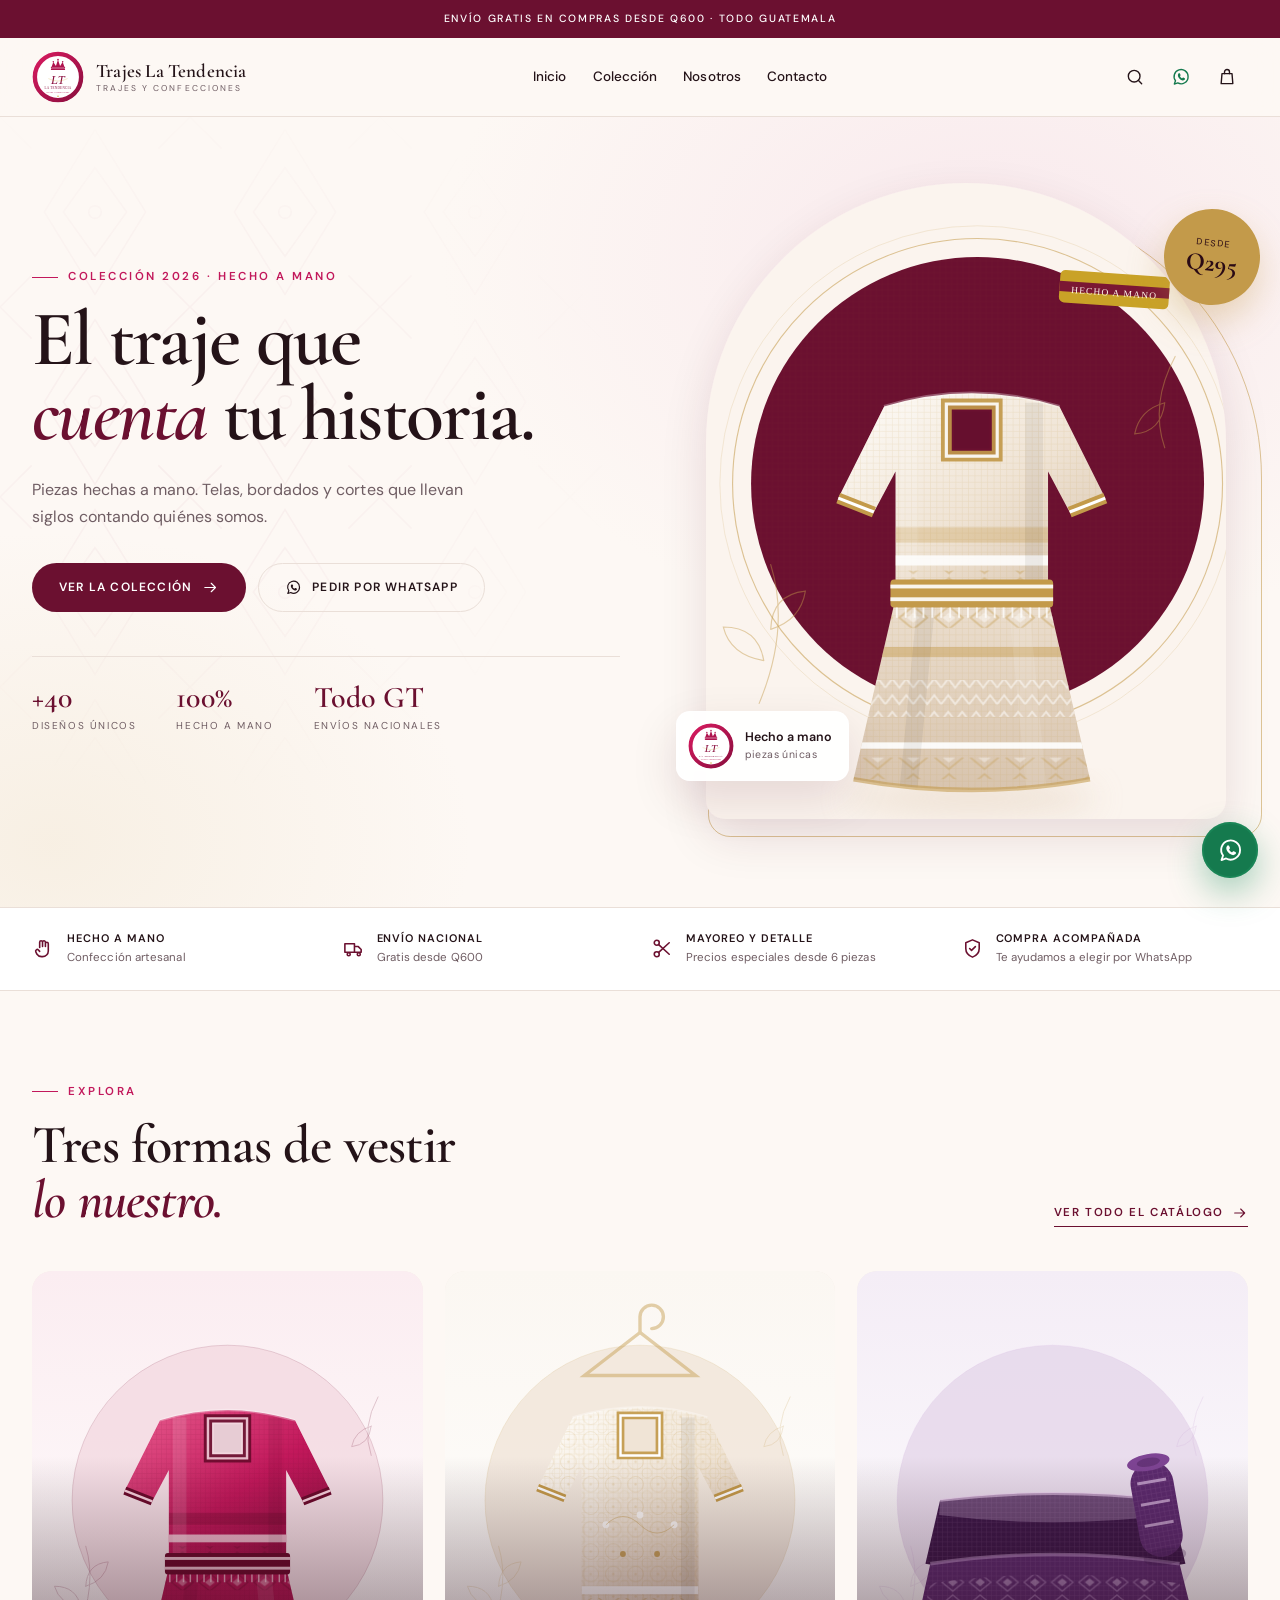
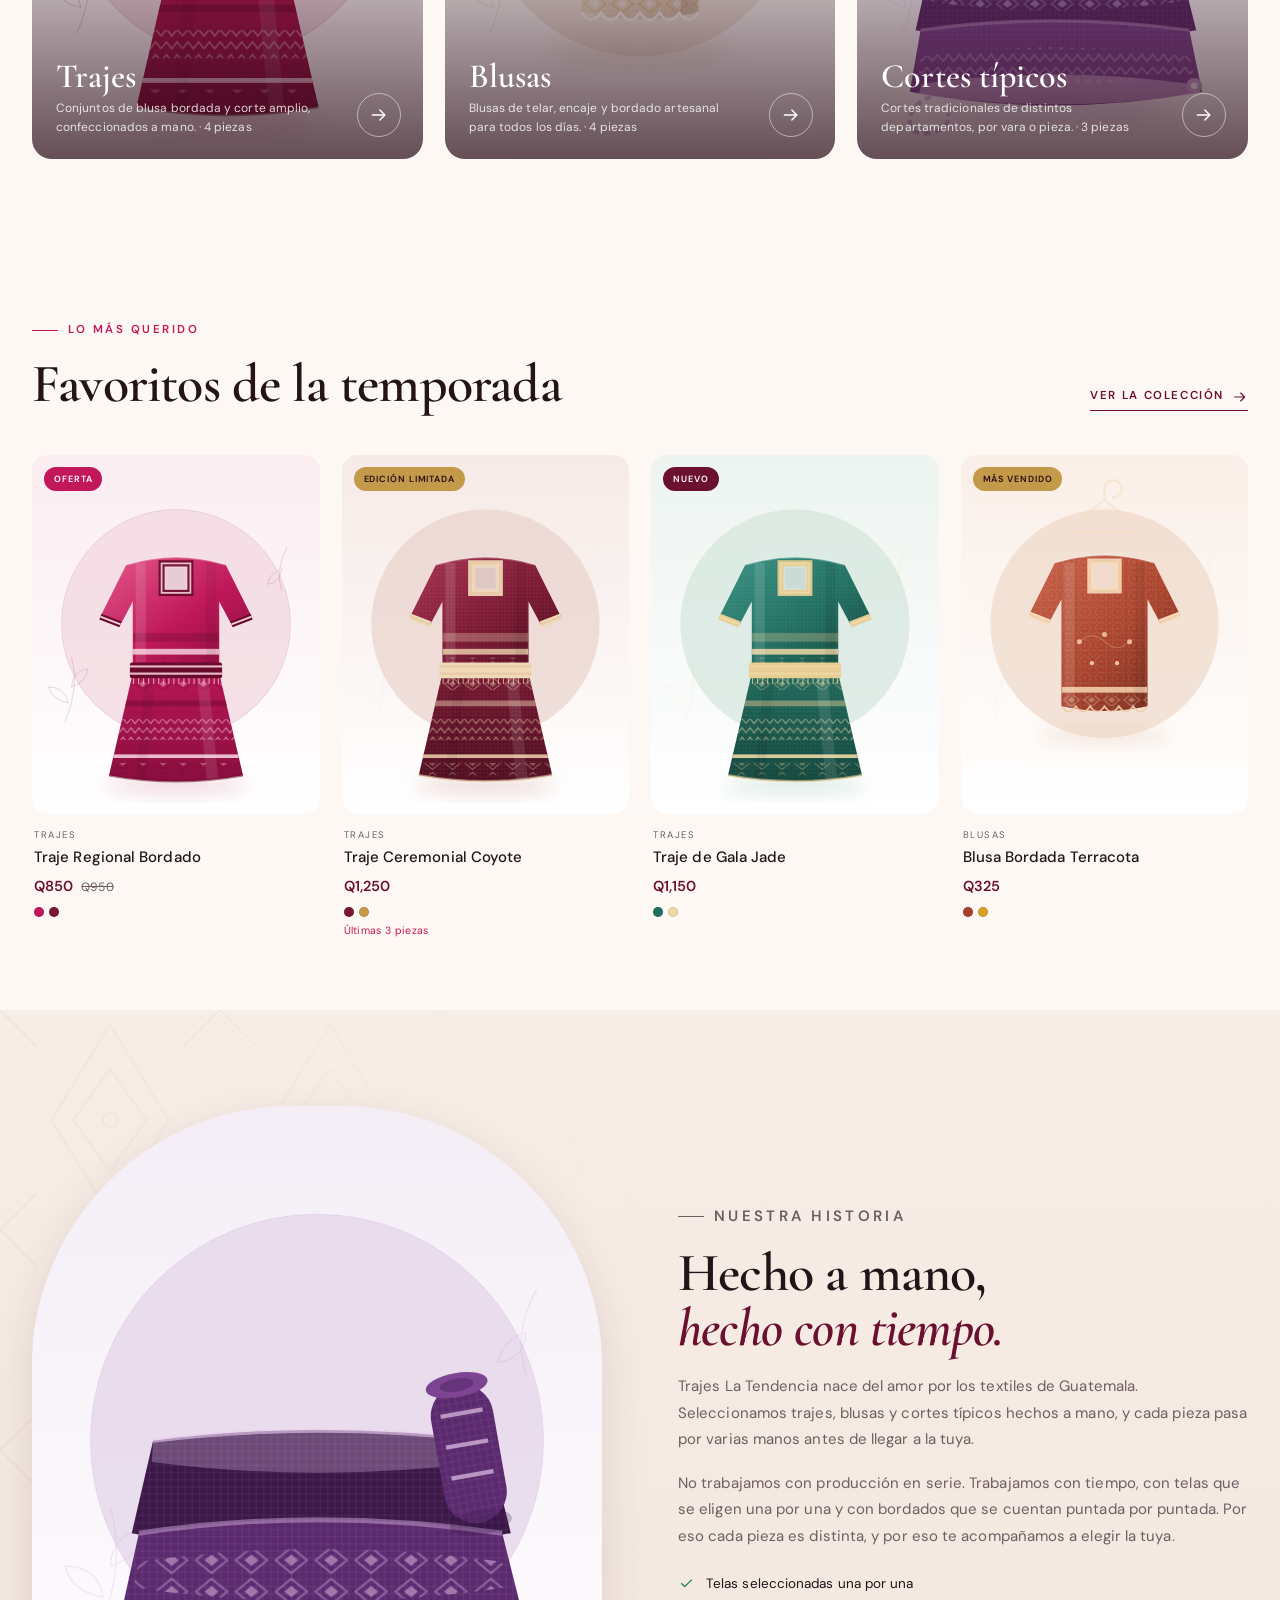
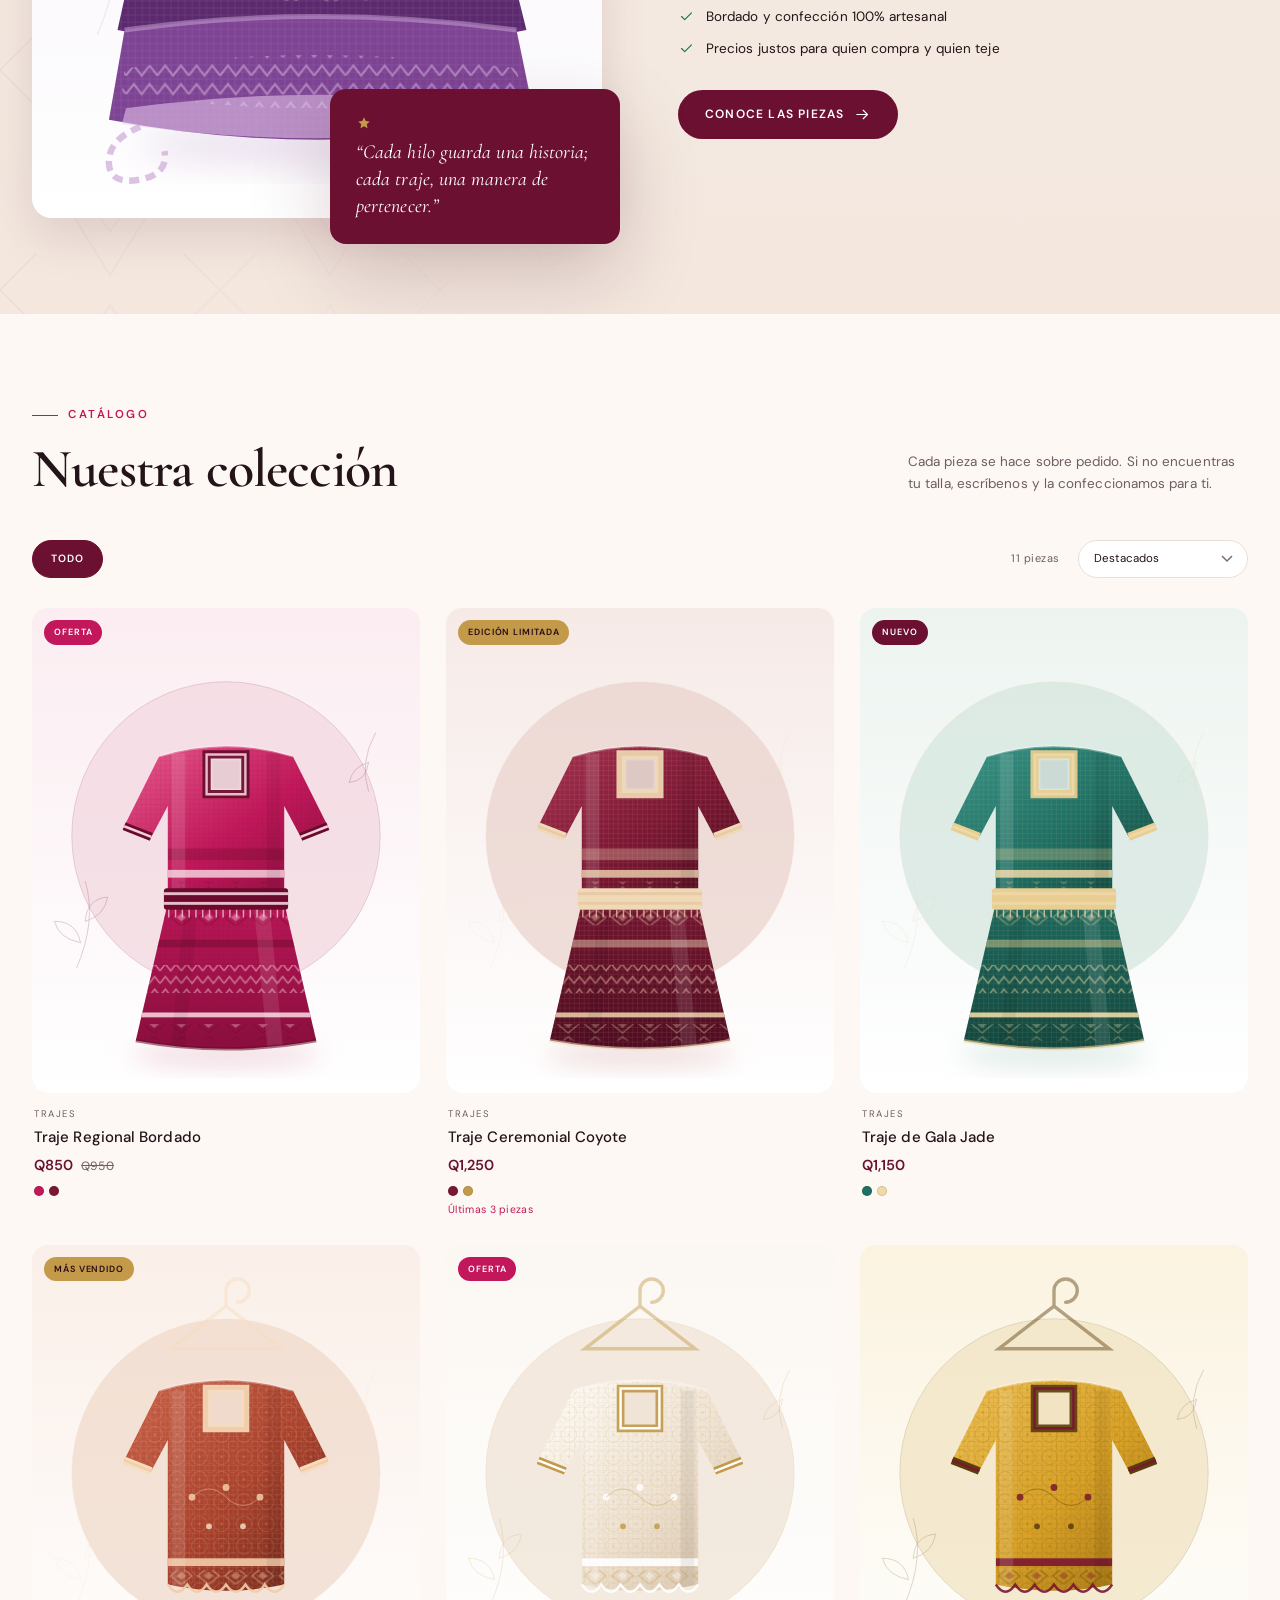
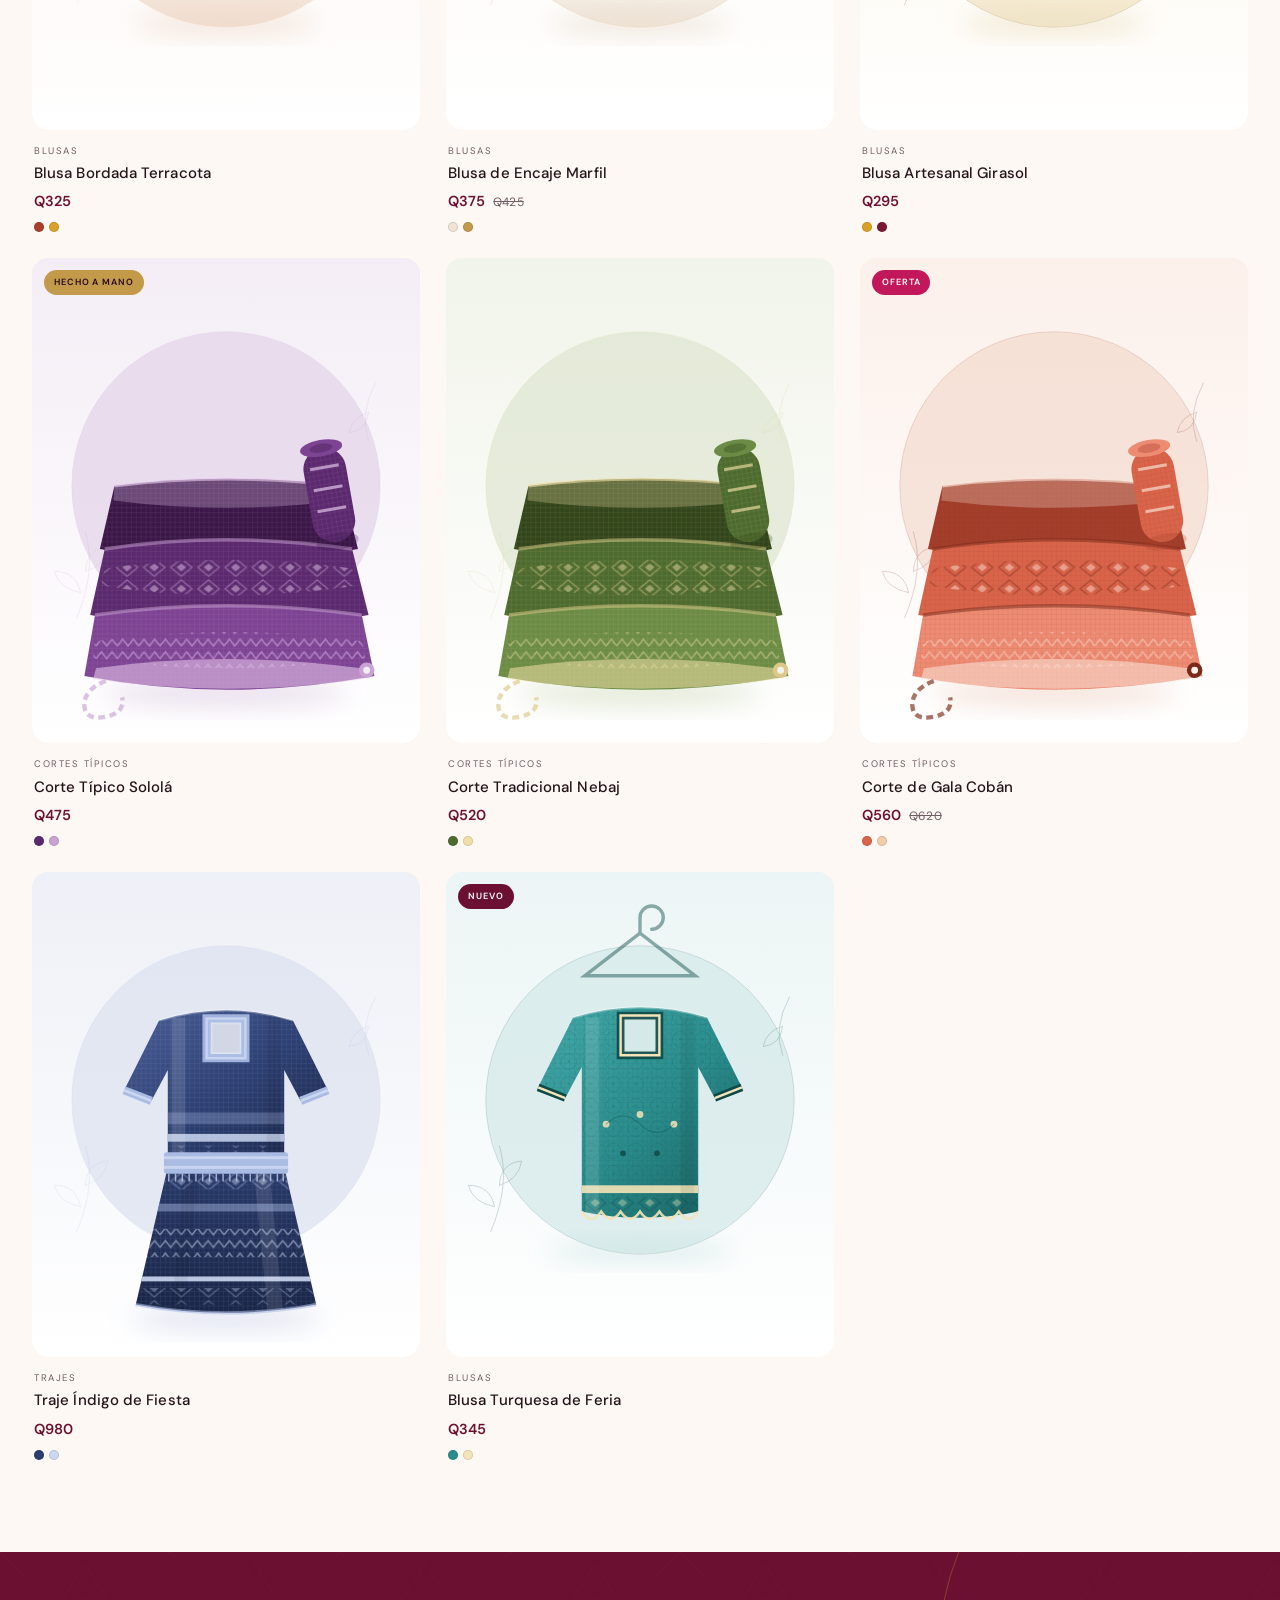
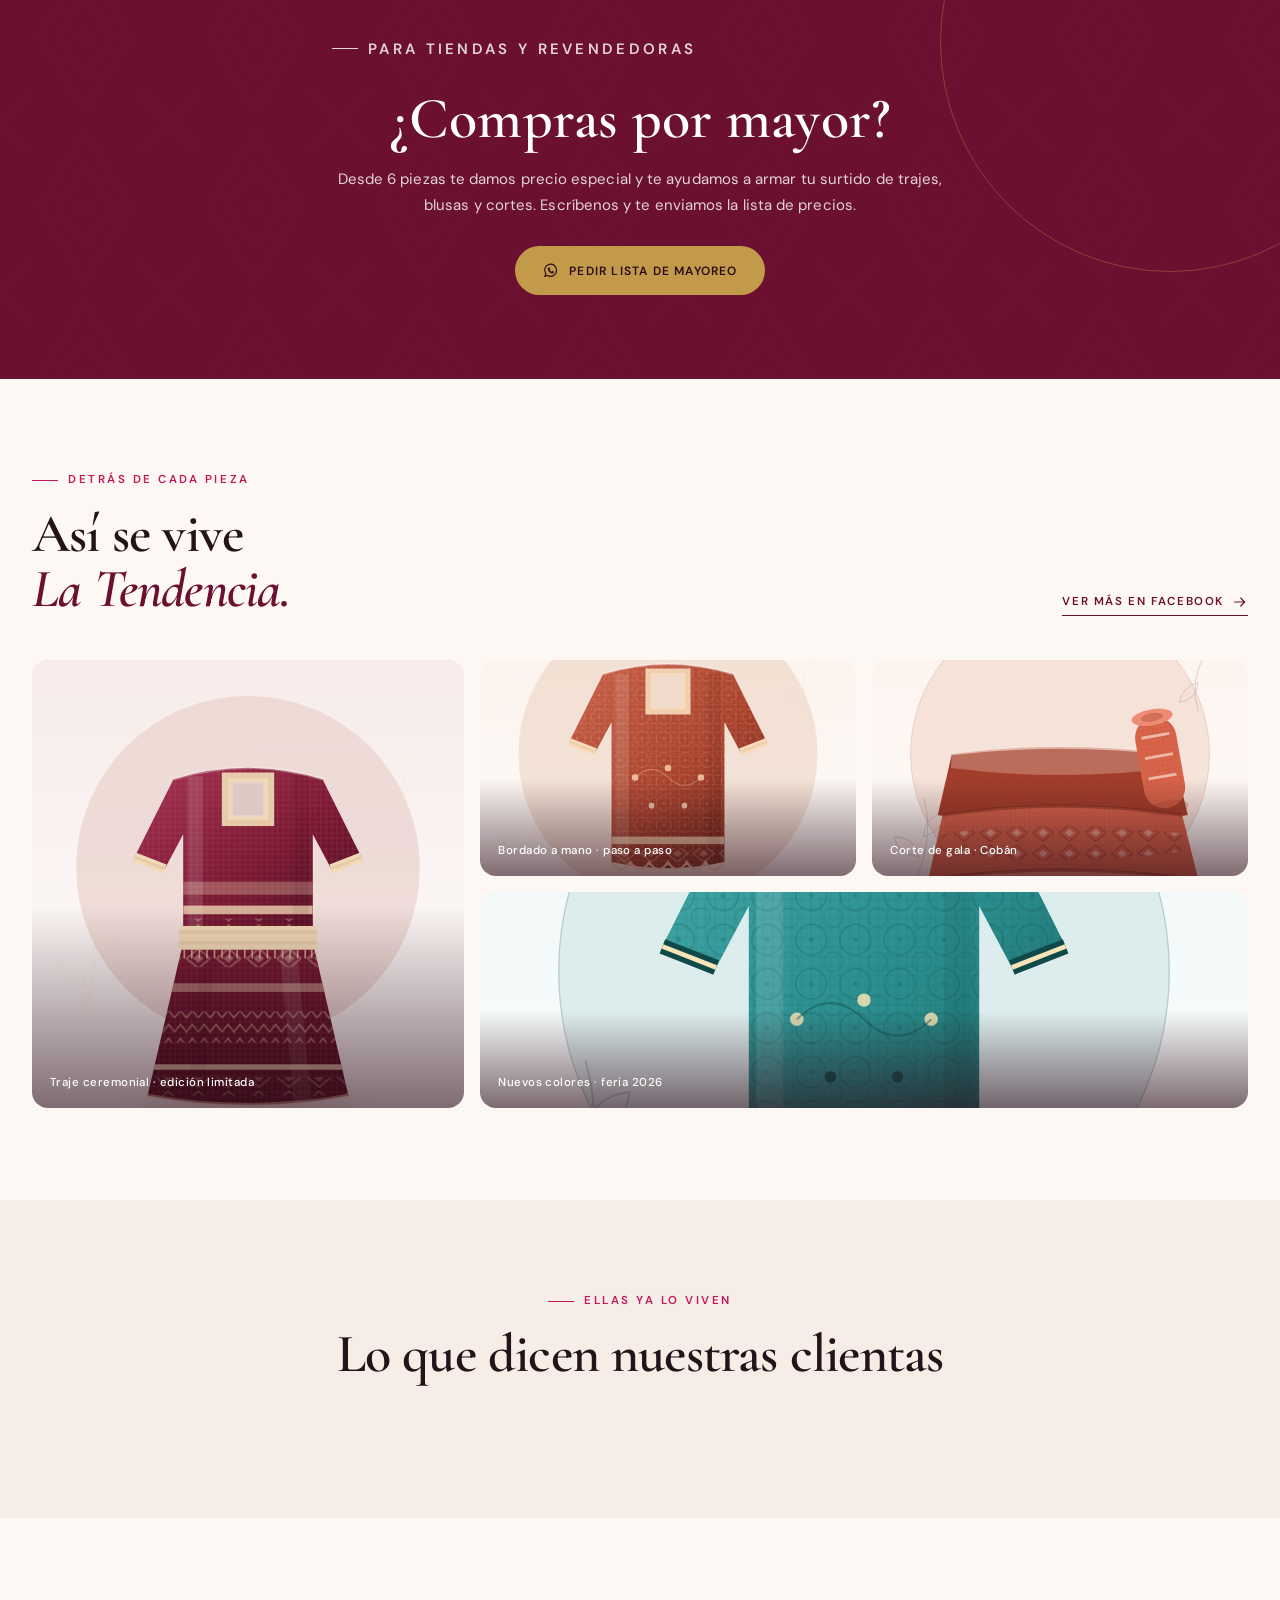
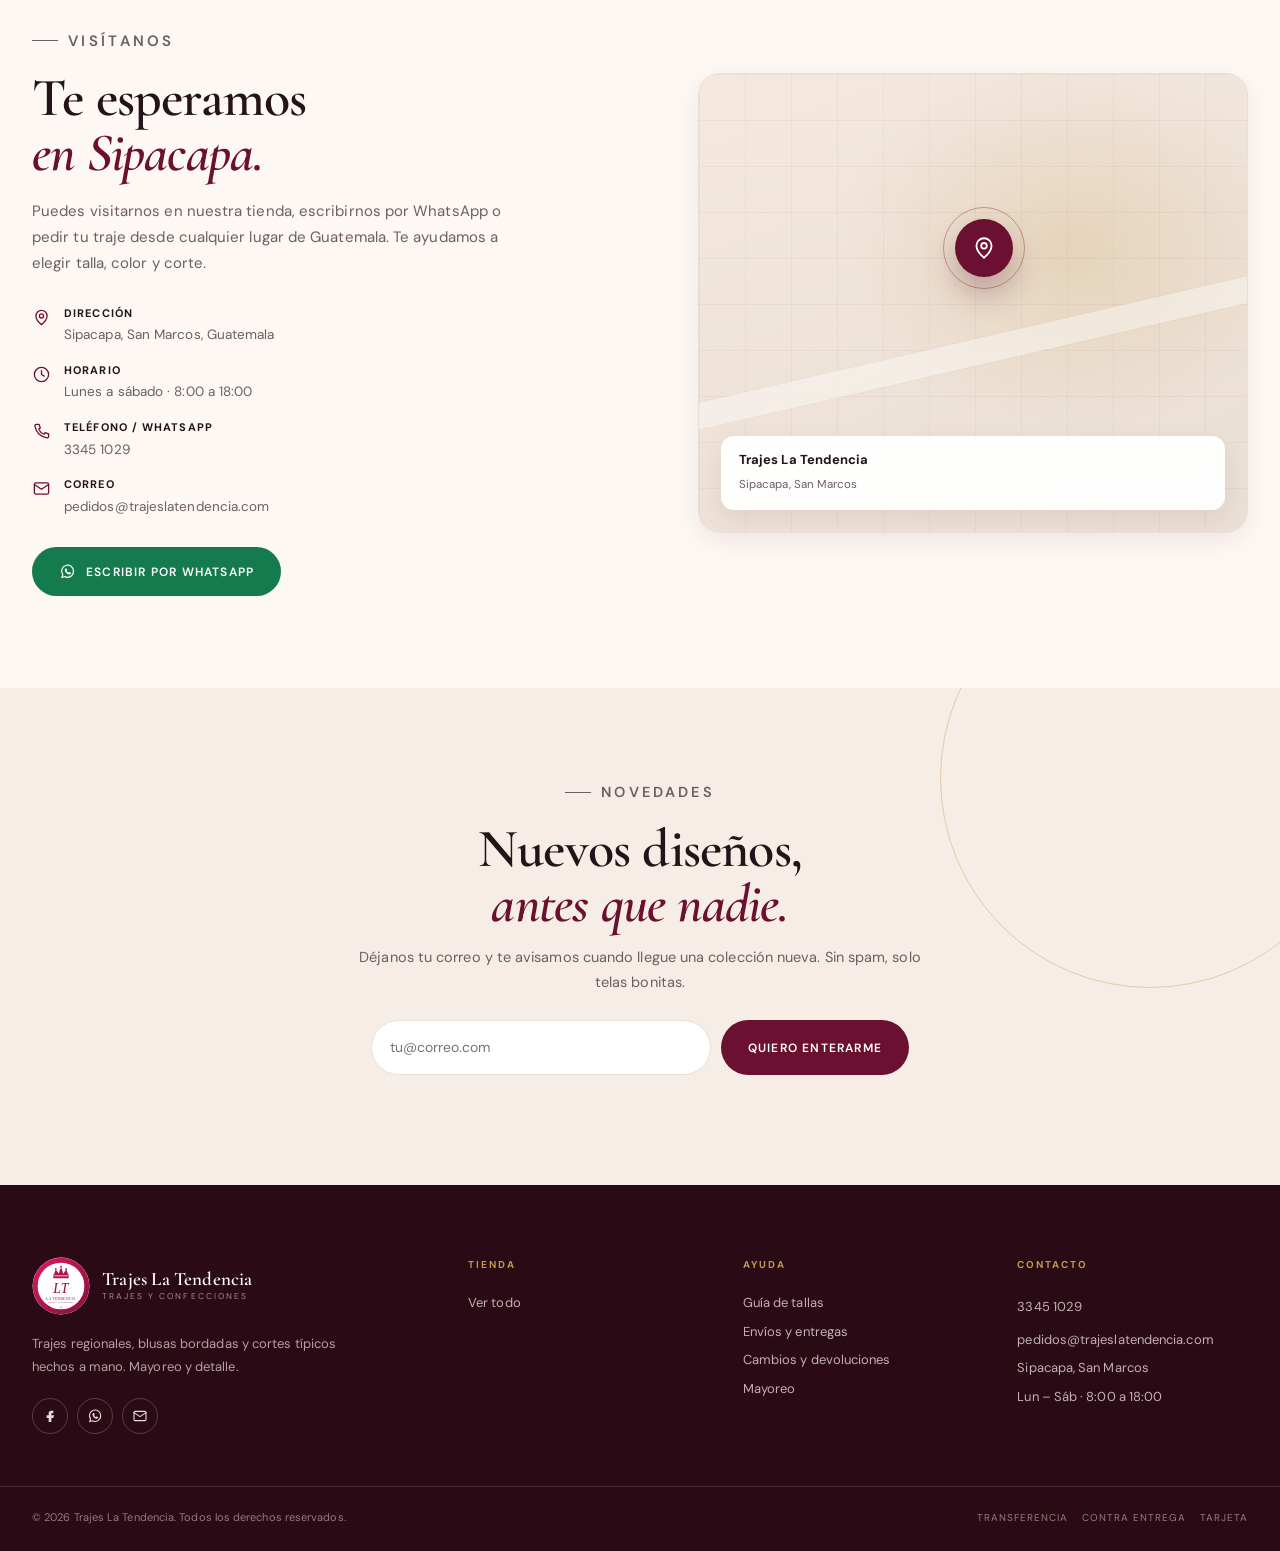
==== commit c41b1b2a: "Add files via upload" ====
--- a/trajes-la-tendencia-publicar/index.html
+++ b/trajes-la-tendencia-publicar/index.html
@@ -74,11 +74,9 @@
       </span>
     </a>
 
-    <nav class="nav" aria-label="Navegación principal">
+    <nav class="nav" id="nav-links" aria-label="Navegación principal">
       <a href="#inicio">Inicio</a>
-      <a href="#coleccion" data-filter="trajes">Trajes</a>
-      <a href="#coleccion" data-filter="blusas">Blusas</a>
-      <a href="#coleccion" data-filter="cortes">Cortes típicos</a>
+      <a href="#coleccion">Colección</a>
       <a href="#historia">Nosotros</a>
       <a href="#visitanos">Contacto</a>
     </nav>
@@ -106,11 +104,9 @@
       <svg class="ico"><use href="#i-close"/></svg>
     </button>
   </div>
-  <nav class="mobile-nav__links" aria-label="Menú móvil">
+  <nav class="mobile-nav__links" id="mobile-nav-links" aria-label="Menú móvil">
     <a href="#inicio">Inicio</a>
-    <a href="#coleccion" data-filter="trajes">Trajes</a>
-    <a href="#coleccion" data-filter="blusas">Blusas</a>
-    <a href="#coleccion" data-filter="cortes">Cortes típicos</a>
+    <a href="#coleccion">Colección</a>
     <a href="#historia">Nosotros</a>
     <a href="#visitanos">Contacto</a>
   </nav>
@@ -254,9 +250,6 @@
       <div class="shop-toolbar reveal">
         <div class="filters" id="filters" role="tablist" aria-label="Filtrar por categoría">
           <button class="filter is-active" data-filter="all" role="tab" aria-selected="true">Todo</button>
-          <button class="filter" data-filter="trajes" role="tab" aria-selected="false">Trajes</button>
-          <button class="filter" data-filter="blusas" role="tab" aria-selected="false">Blusas</button>
-          <button class="filter" data-filter="cortes" role="tab" aria-selected="false">Cortes típicos</button>
         </div>
         <div class="toolbar__right">
           <span class="result-count" id="product-count">11 piezas</span>
@@ -401,12 +394,9 @@
       </div>
     </div>
 
-    <div class="footer__col">
+    <div class="footer__col" id="footer-cat-links">
       <h3>Tienda</h3>
-      <a href="#coleccion" data-filter="trajes">Trajes</a>
-      <a href="#coleccion" data-filter="blusas">Blusas</a>
-      <a href="#coleccion" data-filter="cortes">Cortes típicos</a>
-      <a href="#coleccion">Ver todo</a>
+      <a href="#coleccion" data-filter="all">Ver todo</a>
     </div>
 
     <div class="footer__col">
@@ -680,6 +670,40 @@
 <div class="toast" id="toast" role="status" aria-live="polite"></div>
 
 <script src="js/data.js"></script>
-<script src="js/app.js"></script>
+<script src="js/cloud.js"></script>
+<script>
+(function () {
+  var CACHE = "lt_catalog_v1";
+  var REV = "lt_cloud_rev";
+  function boot() {
+    var s = document.createElement("script");
+    s.src = "js/app.js";
+    document.body.appendChild(s);
+  }
+  if (!window.LTCloud || !window.LTCloud.ready()) { boot(); return; }
+  var started = false;
+  function start() { if (started) return; started = true; boot(); }
+  function localRev() { try { return localStorage.getItem(REV); } catch (e) { return null; } }
+  function hasCache() { try { return !!localStorage.getItem(CACHE); } catch (e) { return false; } }
+  function save(data, rev) {
+    data.revision = Date.now();
+    try {
+      localStorage.setItem(CACHE, JSON.stringify(data));
+      if (rev) localStorage.setItem(REV, rev);
+    } catch (e) {}
+  }
+  window.LTCloud.version().then(function (rev) {
+    if (rev && localRev() === rev && hasCache()) { start(); return; }
+    return window.LTCloud.load().then(function (data) {
+      if (data && Array.isArray(data.products)) save(data, rev);
+      start();
+    });
+  }).catch(function (err) {
+    console.warn("No se pudo cargar el catálogo de la nube:", err);
+    start();
+  });
+  setTimeout(start, 5000);
+})();
+</script>
 </body>
 </html>
